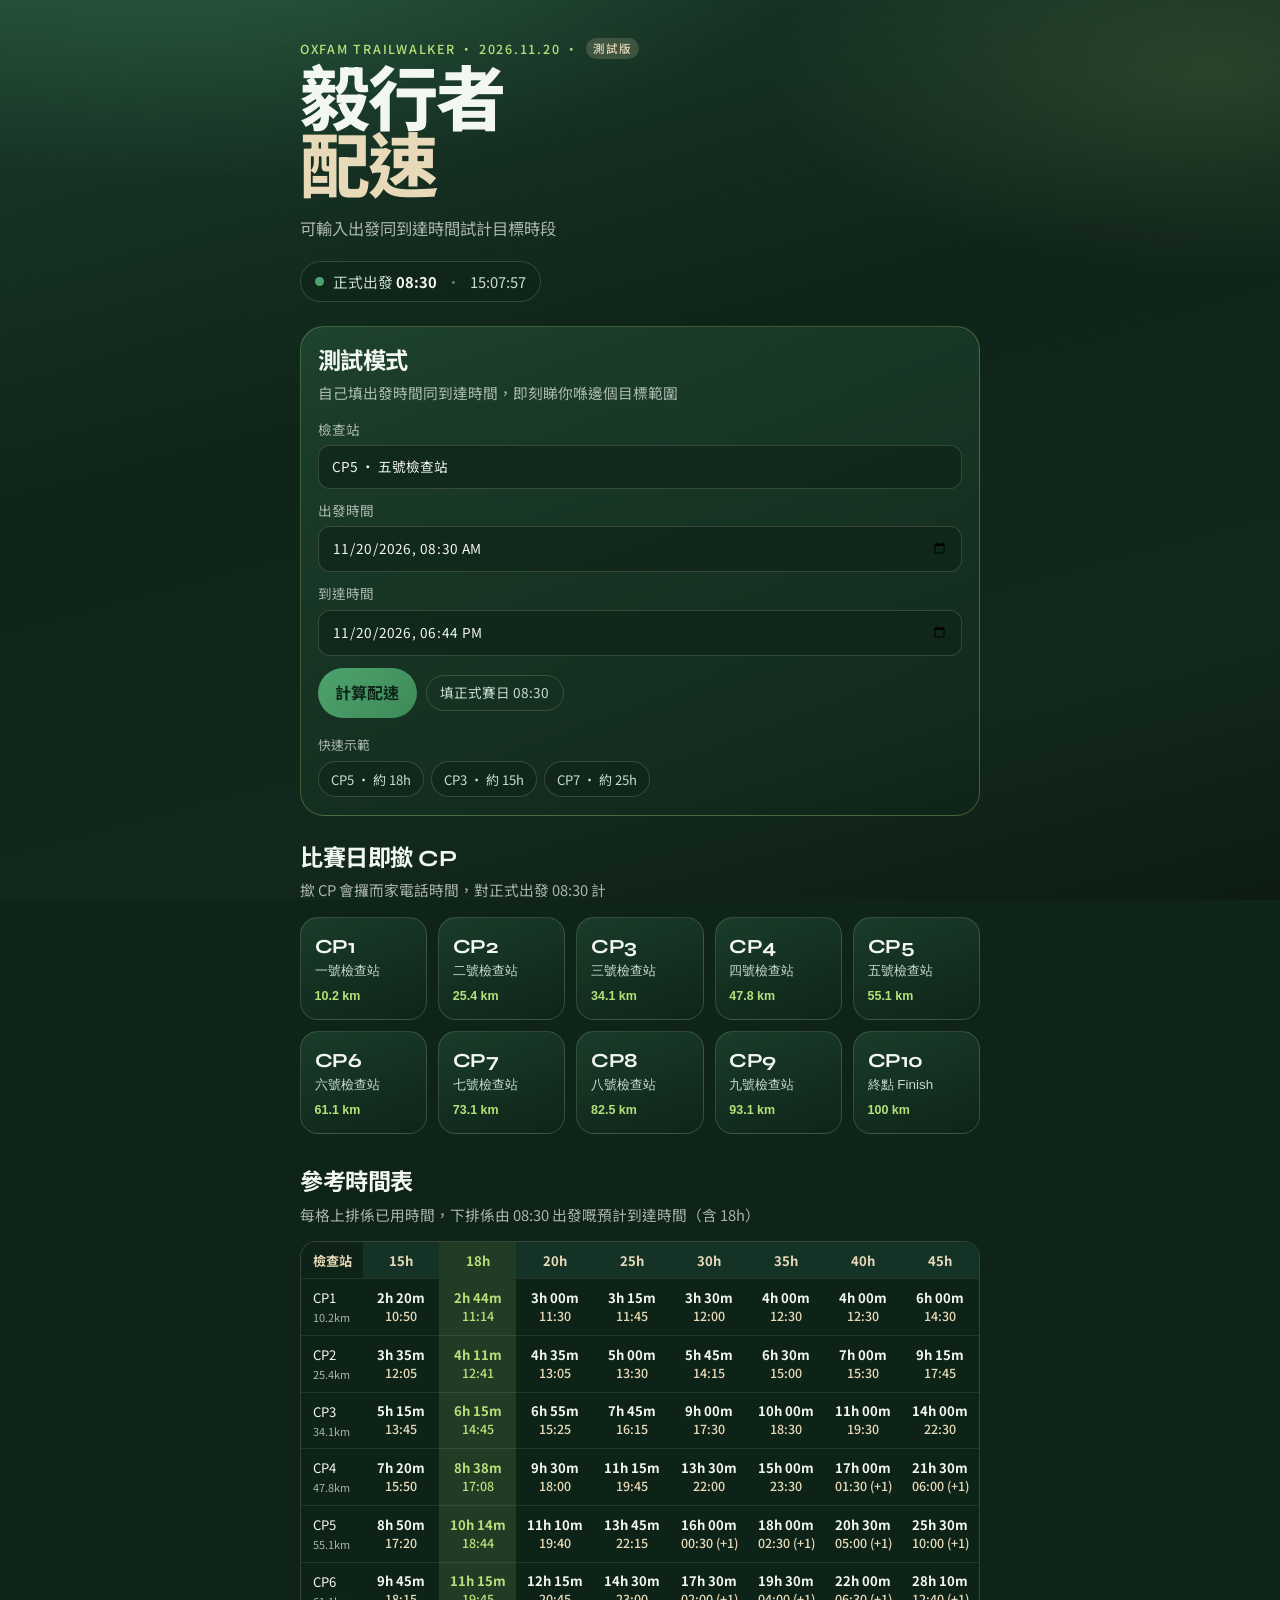
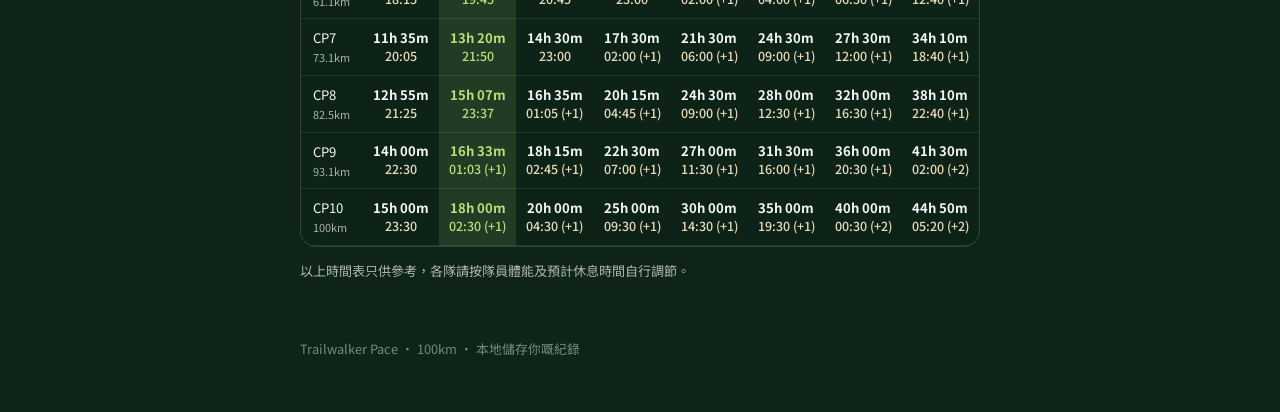
==== index.html @ 49b3efae "feat: show estimated arrival clock times in timetable" ====
<!DOCTYPE html>
<html lang="zh-Hant">
<head>
  <meta charset="UTF-8" />
  <meta name="viewport" content="width=device-width, initial-scale=1, viewport-fit=cover" />
  <meta name="theme-color" content="#1a3a2a" />
  <meta name="apple-mobile-web-app-capable" content="yes" />
  <meta name="apple-mobile-web-app-status-bar-style" content="black-translucent" />
  <link rel="manifest" href="manifest.webmanifest" />
  <link rel="icon" href="icon.svg" type="image/svg+xml" />
  <link rel="apple-touch-icon" href="icon.svg" />
  <title>毅行者配速 · Trailwalker Pace</title>
  <link rel="preconnect" href="https://fonts.googleapis.com" />
  <link rel="preconnect" href="https://fonts.gstatic.com" crossorigin />
  <link href="https://fonts.googleapis.com/css2?family=Noto+Sans+TC:wght@400;500;700;900&family=Syne:wght@600;700;800&display=swap" rel="stylesheet" />
  <link rel="stylesheet" href="styles.css" />
</head>
<body>
  <div class="atmosphere" aria-hidden="true"></div>

  <header class="hero">
    <p class="eyebrow">Oxfam Trailwalker · 2026.11.20 · <span class="test-badge">測試版</span></p>
    <h1>毅行者<span>配速</span></h1>
    <p class="tagline">可輸入出發同到達時間試計目標時段</p>
    <div class="start-chip">
      <span class="dot"></span>
      <span>正式出發 <strong>08:30</strong></span>
      <span class="sep">·</span>
      <span id="liveClock">--:--:--</span>
    </div>
  </header>

  <main>
    <section class="test-panel" aria-labelledby="testHeading">
      <div class="section-head">
        <h2 id="testHeading">測試模式</h2>
        <p>自己填出發時間同到達時間，即刻睇你喺邊個目標範圍</p>
      </div>
      <div class="manual-form test-form">
        <label>
          檢查站
          <select id="manualCp"></select>
        </label>
        <label>
          出發時間
          <input type="datetime-local" id="manualStart" />
        </label>
        <label>
          到達時間
          <input type="datetime-local" id="manualTime" />
        </label>
        <div class="test-actions">
          <button type="button" class="primary-btn" id="manualSubmit">計算配速</button>
          <button type="button" class="ghost-btn" id="fillRaceDefault">填正式賽日 08:30</button>
        </div>
        <div class="preset-row" role="group" aria-label="快速示範">
          <span class="preset-label">快速示範</span>
          <button type="button" class="preset-btn" data-preset="18h-cp5">CP5 · 約 18h</button>
          <button type="button" class="preset-btn" data-preset="15h-cp3">CP3 · 約 15h</button>
          <button type="button" class="preset-btn" data-preset="25h-cp7">CP7 · 約 25h</button>
        </div>
      </div>
    </section>

    <section class="cp-section" aria-labelledby="cpHeading">
      <div class="section-head">
        <h2 id="cpHeading">比賽日即撳 CP</h2>
        <p>撳 CP 會攞而家電話時間，對正式出發 08:30 計</p>
      </div>
      <div class="cp-grid" id="cpGrid" role="group" aria-label="檢查站"></div>
    </section>

    <section class="result" id="result" hidden>
      <div class="result-top">
        <div>
          <p class="result-label" id="resultCpLabel">CP1</p>
          <h2 id="resultTitle">到達結果</h2>
        </div>
        <button type="button" class="ghost-btn" id="clearBtn">清除</button>
      </div>

      <div class="stat-row three">
        <div class="stat">
          <span class="stat-label">出發時間</span>
          <strong id="startTime">—</strong>
        </div>
        <div class="stat">
          <span class="stat-label">到達時間</span>
          <strong id="arrivalTime">—</strong>
        </div>
        <div class="stat">
          <span class="stat-label">已用時間</span>
          <strong id="elapsedTime">—</strong>
        </div>
      </div>

      <div class="distance-block">
        <div class="km-ring" aria-hidden="true">
          <svg viewBox="0 0 120 120">
            <circle class="track" cx="60" cy="60" r="52" />
            <circle class="progress" id="kmProgress" cx="60" cy="60" r="52" />
          </svg>
          <div class="km-center">
            <strong id="kmDone">0</strong>
            <span>公里</span>
          </div>
        </div>
        <div class="distance-meta">
          <p><span>剩餘</span> <strong id="kmLeft">100</strong> km</p>
          <p><span>全程</span> <strong>100</strong> km</p>
          <p><span>累積進度</span> <strong id="pctDone">0%</strong></p>
        </div>
      </div>

      <div class="pace-card" id="paceCard">
        <p class="pace-eyebrow">而家目標範圍</p>
        <h3 id="paceHeadline">—</h3>
        <p class="pace-detail" id="paceDetail">—</p>
        <div class="pace-next" id="paceNext"></div>
      </div>

      <div class="bracket-list" id="bracketList" aria-label="各目標到達時間"></div>
    </section>

    <section class="table-section">
      <div class="section-head">
        <h2>參考時間表</h2>
        <p>每格上排係已用時間，下排係由 08:30 出發嘅預計到達時間（含 18h）</p>
      </div>
      <div class="table-wrap">
        <table id="paceTable">
          <thead></thead>
          <tbody></tbody>
        </table>
      </div>
      <p class="footnote">以上時間表只供參考，各隊請按隊員體能及預計休息時間自行調節。</p>
    </section>
  </main>

  <footer>
    <p>Trailwalker Pace · 100km · 本地儲存你嘅紀錄</p>
  </footer>

  <script src="app.js"></script>
</body>
</html>
---- styles.css ----
:root {
  --bg-deep: #0f2419;
  --bg-mid: #163326;
  --moss: #2f6b4a;
  --leaf: #4ea36e;
  --lime: #b7e07a;
  --sand: #e8d9b8;
  --mist: #c9dccf;
  --ink: #f3f7f1;
  --muted: rgba(243, 247, 241, 0.68);
  --line: rgba(232, 217, 184, 0.18);
  --card: rgba(22, 51, 38, 0.72);
  --glow: rgba(183, 224, 122, 0.22);
  --danger: #e8a27a;
  --radius: 18px;
  --font-display: "Syne", "Noto Sans TC", sans-serif;
  --font-body: "Noto Sans TC", sans-serif;
}

*,
*::before,
*::after {
  box-sizing: border-box;
}

html {
  scroll-behavior: smooth;
}

body {
  margin: 0;
  min-height: 100dvh;
  font-family: var(--font-body);
  color: var(--ink);
  background: var(--bg-deep);
  line-height: 1.45;
  -webkit-font-smoothing: antialiased;
}

.atmosphere {
  position: fixed;
  inset: 0;
  z-index: -1;
  background:
    radial-gradient(ellipse 90% 55% at 15% -10%, rgba(78, 163, 110, 0.35), transparent 55%),
    radial-gradient(ellipse 70% 45% at 95% 8%, rgba(183, 224, 122, 0.14), transparent 50%),
    linear-gradient(165deg, #1a3a2a 0%, #0f2419 42%, #12281c 78%, #0c1c14 100%);
}

.atmosphere::after {
  content: "";
  position: absolute;
  inset: 0;
  opacity: 0.08;
  background-image:
    repeating-linear-gradient(
      -18deg,
      transparent 0 14px,
      rgba(232, 217, 184, 0.35) 14px 15px
    );
  mask-image: linear-gradient(to bottom, rgba(0, 0, 0, 0.55), transparent 70%);
  pointer-events: none;
}

.hero {
  padding: 2.4rem 1.25rem 1.5rem;
  max-width: 720px;
  margin: 0 auto;
  animation: rise 0.7s ease-out both;
}

.eyebrow {
  margin: 0 0 0.65rem;
  font-size: 0.78rem;
  letter-spacing: 0.14em;
  text-transform: uppercase;
  color: var(--lime);
  font-weight: 500;
}

.test-badge {
  display: inline-block;
  margin-left: 0.15rem;
  padding: 0.12rem 0.45rem;
  border-radius: 999px;
  background: rgba(232, 217, 184, 0.18);
  color: var(--sand);
  letter-spacing: 0.06em;
  font-size: 0.72rem;
  vertical-align: 0.08em;
}

.test-panel {
  margin-bottom: 1.6rem;
  padding: 1.1rem 1.05rem 1.15rem;
  border-radius: 24px;
  border: 1px solid rgba(183, 224, 122, 0.28);
  background:
    linear-gradient(160deg, rgba(78, 163, 110, 0.22), rgba(15, 36, 25, 0.55));
  animation: rise 0.7s ease-out 0.04s both;
}

.test-form {
  margin-top: 0.85rem;
}

.test-actions {
  display: flex;
  flex-wrap: wrap;
  gap: 0.55rem;
  align-items: center;
}

.preset-row {
  display: flex;
  flex-wrap: wrap;
  gap: 0.45rem;
  align-items: center;
  padding-top: 0.35rem;
}

.preset-label {
  width: 100%;
  color: var(--muted);
  font-size: 0.8rem;
}

.preset-btn {
  appearance: none;
  border: 1px solid var(--line);
  background: rgba(15, 36, 25, 0.55);
  color: var(--mist);
  border-radius: 999px;
  padding: 0.45rem 0.75rem;
  font: inherit;
  font-size: 0.82rem;
  cursor: pointer;
}

.preset-btn:hover,
.preset-btn:focus-visible {
  border-color: var(--lime);
  color: var(--ink);
  outline: none;
}

.hero h1 {
  margin: 0;
  font-family: var(--font-display);
  font-weight: 800;
  font-size: clamp(2.8rem, 12vw, 4.4rem);
  line-height: 0.95;
  letter-spacing: -0.03em;
}

.hero h1 span {
  display: block;
  color: var(--sand);
}

.tagline {
  margin: 0.9rem 0 1.25rem;
  color: var(--muted);
  font-size: 1.02rem;
  max-width: 22rem;
}

.start-chip {
  display: inline-flex;
  align-items: center;
  gap: 0.55rem;
  padding: 0.55rem 0.9rem;
  border: 1px solid var(--line);
  border-radius: 999px;
  background: rgba(15, 36, 25, 0.55);
  backdrop-filter: blur(8px);
  font-size: 0.92rem;
  color: var(--mist);
}

.start-chip .dot {
  width: 0.55rem;
  height: 0.55rem;
  border-radius: 50%;
  background: var(--leaf);
  box-shadow: 0 0 0 0 rgba(78, 163, 110, 0.6);
  animation: pulse 2s ease-out infinite;
}

.start-chip strong {
  color: var(--ink);
  font-weight: 700;
}

.start-chip .sep {
  opacity: 0.45;
}

main {
  max-width: 720px;
  margin: 0 auto;
  padding: 0 1.25rem 3rem;
}

.section-head {
  margin-bottom: 1rem;
}

.section-head h2 {
  margin: 0 0 0.25rem;
  font-family: var(--font-display);
  font-size: 1.45rem;
  letter-spacing: -0.02em;
}

.section-head p {
  margin: 0;
  color: var(--muted);
  font-size: 0.92rem;
}

.cp-section {
  animation: rise 0.75s ease-out 0.08s both;
}

.cp-grid {
  display: grid;
  grid-template-columns: repeat(2, minmax(0, 1fr));
  gap: 0.7rem;
}

.cp-btn {
  appearance: none;
  border: 1px solid var(--line);
  border-radius: var(--radius);
  background:
    linear-gradient(160deg, rgba(47, 107, 74, 0.35), rgba(15, 36, 25, 0.55));
  color: var(--ink);
  padding: 1rem 0.85rem;
  text-align: left;
  cursor: pointer;
  transition: transform 0.18s ease, border-color 0.18s ease, background 0.18s ease;
  min-height: 5.2rem;
}

.cp-btn:hover,
.cp-btn:focus-visible {
  transform: translateY(-2px);
  border-color: rgba(183, 224, 122, 0.45);
  outline: none;
}

.cp-btn:active {
  transform: scale(0.98);
}

.cp-btn.active {
  border-color: var(--lime);
  background:
    linear-gradient(160deg, rgba(78, 163, 110, 0.55), rgba(22, 51, 38, 0.8));
  box-shadow: 0 0 0 1px rgba(183, 224, 122, 0.25), 0 12px 32px rgba(0, 0, 0, 0.25);
}

.cp-btn .cp-code {
  display: block;
  font-family: var(--font-display);
  font-weight: 700;
  font-size: 1.25rem;
  letter-spacing: -0.02em;
}

.cp-btn .cp-name {
  display: block;
  margin-top: 0.2rem;
  color: var(--mist);
  font-size: 0.84rem;
}

.cp-btn .cp-km {
  display: block;
  margin-top: 0.55rem;
  color: var(--lime);
  font-size: 0.78rem;
  font-weight: 700;
}

.result {
  margin-top: 1.5rem;
  padding: 1.2rem;
  border-radius: 24px;
  border: 1px solid var(--line);
  background: var(--card);
  backdrop-filter: blur(10px);
  animation: pop 0.45s ease-out both;
}

.result-top {
  display: flex;
  justify-content: space-between;
  align-items: flex-start;
  gap: 1rem;
  margin-bottom: 1rem;
}

.result-label {
  margin: 0;
  color: var(--lime);
  font-size: 0.78rem;
  letter-spacing: 0.08em;
  text-transform: uppercase;
  font-weight: 700;
}

.result-top h2 {
  margin: 0.15rem 0 0;
  font-family: var(--font-display);
  font-size: 1.55rem;
  letter-spacing: -0.02em;
}

.ghost-btn {
  appearance: none;
  border: 1px solid var(--line);
  background: transparent;
  color: var(--mist);
  border-radius: 999px;
  padding: 0.45rem 0.85rem;
  font: inherit;
  font-size: 0.85rem;
  cursor: pointer;
}

.ghost-btn:hover,
.ghost-btn:focus-visible {
  border-color: var(--sand);
  color: var(--ink);
  outline: none;
}

.stat-row {
  display: grid;
  grid-template-columns: 1fr 1fr;
  gap: 0.7rem;
  margin-bottom: 1.1rem;
}

.stat-row.three {
  grid-template-columns: 1fr;
}

@media (min-width: 520px) {
  .stat-row.three {
    grid-template-columns: 1fr 1fr 1fr;
  }
}

.stat {
  padding: 0.85rem 0.9rem;
  border-radius: 14px;
  background: rgba(15, 36, 25, 0.55);
  border: 1px solid var(--line);
}

.stat-label {
  display: block;
  color: var(--muted);
  font-size: 0.78rem;
  margin-bottom: 0.25rem;
}

.stat strong {
  font-family: var(--font-display);
  font-size: 1.2rem;
  letter-spacing: -0.02em;
}

.distance-block {
  display: grid;
  grid-template-columns: auto 1fr;
  gap: 1rem;
  align-items: center;
  margin-bottom: 1.1rem;
}

.km-ring {
  position: relative;
  width: 118px;
  height: 118px;
}

.km-ring svg {
  width: 100%;
  height: 100%;
  transform: rotate(-90deg);
}

.km-ring circle {
  fill: none;
  stroke-width: 8;
}

.km-ring .track {
  stroke: rgba(232, 217, 184, 0.12);
}

.km-ring .progress {
  stroke: var(--lime);
  stroke-linecap: round;
  stroke-dasharray: 326.73;
  stroke-dashoffset: 326.73;
  transition: stroke-dashoffset 0.7s ease;
  filter: drop-shadow(0 0 6px var(--glow));
}

.km-center {
  position: absolute;
  inset: 0;
  display: grid;
  place-content: center;
  text-align: center;
}

.km-center strong {
  font-family: var(--font-display);
  font-size: 1.55rem;
  line-height: 1;
}

.km-center span {
  font-size: 0.72rem;
  color: var(--muted);
}

.distance-meta p {
  margin: 0.35rem 0;
  display: flex;
  justify-content: space-between;
  gap: 1rem;
  font-size: 0.95rem;
}

.distance-meta span {
  color: var(--muted);
}

.pace-card {
  padding: 1rem 1.05rem;
  border-radius: 16px;
  background:
    linear-gradient(145deg, rgba(183, 224, 122, 0.16), rgba(47, 107, 74, 0.28));
  border: 1px solid rgba(183, 224, 122, 0.28);
  margin-bottom: 1rem;
}

.pace-eyebrow {
  margin: 0;
  font-size: 0.75rem;
  letter-spacing: 0.08em;
  text-transform: uppercase;
  color: var(--lime);
  font-weight: 700;
}

.pace-card h3 {
  margin: 0.35rem 0 0.4rem;
  font-family: var(--font-display);
  font-size: 1.45rem;
  letter-spacing: -0.02em;
}

.pace-detail {
  margin: 0;
  color: var(--mist);
  font-size: 0.95rem;
}

.pace-next {
  margin-top: 0.75rem;
  padding-top: 0.75rem;
  border-top: 1px solid rgba(232, 217, 184, 0.16);
  color: var(--sand);
  font-size: 0.92rem;
}

.bracket-list {
  display: grid;
  gap: 0.4rem;
}

.bracket-row {
  display: grid;
  grid-template-columns: 4.5rem 1fr auto;
  gap: 0.5rem;
  align-items: center;
  padding: 0.55rem 0.7rem;
  border-radius: 12px;
  background: rgba(15, 36, 25, 0.4);
  border: 1px solid transparent;
  font-size: 0.88rem;
}

.bracket-row.hit {
  border-color: rgba(183, 224, 122, 0.45);
  background: rgba(78, 163, 110, 0.22);
}

.bracket-row .goal {
  font-weight: 700;
  color: var(--sand);
}

.bracket-row .target {
  color: var(--mist);
}

.bracket-row .delta {
  font-variant-numeric: tabular-nums;
  font-weight: 700;
}

.bracket-row .delta.fast {
  color: var(--lime);
}

.bracket-row .delta.slow {
  color: var(--danger);
}

.manual-form {
  display: grid;
  gap: 0.75rem;
}

.manual-form label {
  display: grid;
  gap: 0.35rem;
  font-size: 0.85rem;
  color: var(--muted);
}

.manual-form select,
.manual-form input {
  appearance: none;
  border: 1px solid var(--line);
  border-radius: 12px;
  background: rgba(15, 36, 25, 0.7);
  color: var(--ink);
  padding: 0.7rem 0.8rem;
  font: inherit;
}

.primary-btn {
  appearance: none;
  border: none;
  border-radius: 999px;
  padding: 0.85rem 1.1rem;
  background: linear-gradient(135deg, var(--leaf), #3d8a58);
  color: #0f2419;
  font: inherit;
  font-weight: 700;
  cursor: pointer;
}

.primary-btn:hover,
.primary-btn:focus-visible {
  filter: brightness(1.05);
  outline: none;
}

.table-section {
  margin-top: 2rem;
  animation: rise 0.7s ease-out 0.16s both;
}

.table-wrap {
  overflow-x: auto;
  border: 1px solid var(--line);
  border-radius: 16px;
  background: rgba(15, 36, 25, 0.45);
  -webkit-overflow-scrolling: touch;
}

table {
  width: 100%;
  border-collapse: collapse;
  min-width: 640px;
  font-size: 0.82rem;
}

th,
td {
  padding: 0.55rem 0.5rem;
  text-align: center;
  border-bottom: 1px solid rgba(232, 217, 184, 0.1);
  white-space: nowrap;
}

th {
  position: sticky;
  top: 0;
  background: rgba(22, 51, 38, 0.95);
  color: var(--sand);
  font-weight: 700;
}

th.highlight,
td.highlight {
  background: rgba(183, 224, 122, 0.12);
  color: var(--lime);
  font-weight: 700;
}

.cell-elapsed,
.cell-eta {
  display: block;
  line-height: 1.25;
}

.cell-elapsed {
  font-weight: 700;
}

.cell-eta {
  margin-top: 0.15rem;
  color: var(--sand);
  font-variant-numeric: tabular-nums;
  font-size: 0.78rem;
  font-weight: 500;
}

td.highlight .cell-eta {
  color: var(--lime);
}

td:first-child,
th:first-child {
  text-align: left;
  padding-left: 0.75rem;
  position: sticky;
  left: 0;
  background: rgba(15, 36, 25, 0.96);
  z-index: 1;
}

.footnote {
  margin: 0.85rem 0 0;
  color: var(--muted);
  font-size: 0.82rem;
}

footer {
  max-width: 720px;
  margin: 0 auto;
  padding: 0 1.25rem 2.5rem;
  color: rgba(201, 220, 207, 0.55);
  font-size: 0.8rem;
}

@keyframes rise {
  from {
    opacity: 0;
    transform: translateY(14px);
  }
  to {
    opacity: 1;
    transform: translateY(0);
  }
}

@keyframes pop {
  from {
    opacity: 0;
    transform: translateY(10px) scale(0.98);
  }
  to {
    opacity: 1;
    transform: translateY(0) scale(1);
  }
}

@keyframes pulse {
  0% {
    box-shadow: 0 0 0 0 rgba(78, 163, 110, 0.55);
  }
  70% {
    box-shadow: 0 0 0 10px rgba(78, 163, 110, 0);
  }
  100% {
    box-shadow: 0 0 0 0 rgba(78, 163, 110, 0);
  }
}

@media (min-width: 560px) {
  .cp-grid {
    grid-template-columns: repeat(5, minmax(0, 1fr));
  }

  .cp-btn {
    min-height: 6rem;
  }
}

@media (prefers-reduced-motion: reduce) {
  *,
  *::before,
  *::after {
    animation: none !important;
    transition: none !important;
  }
}
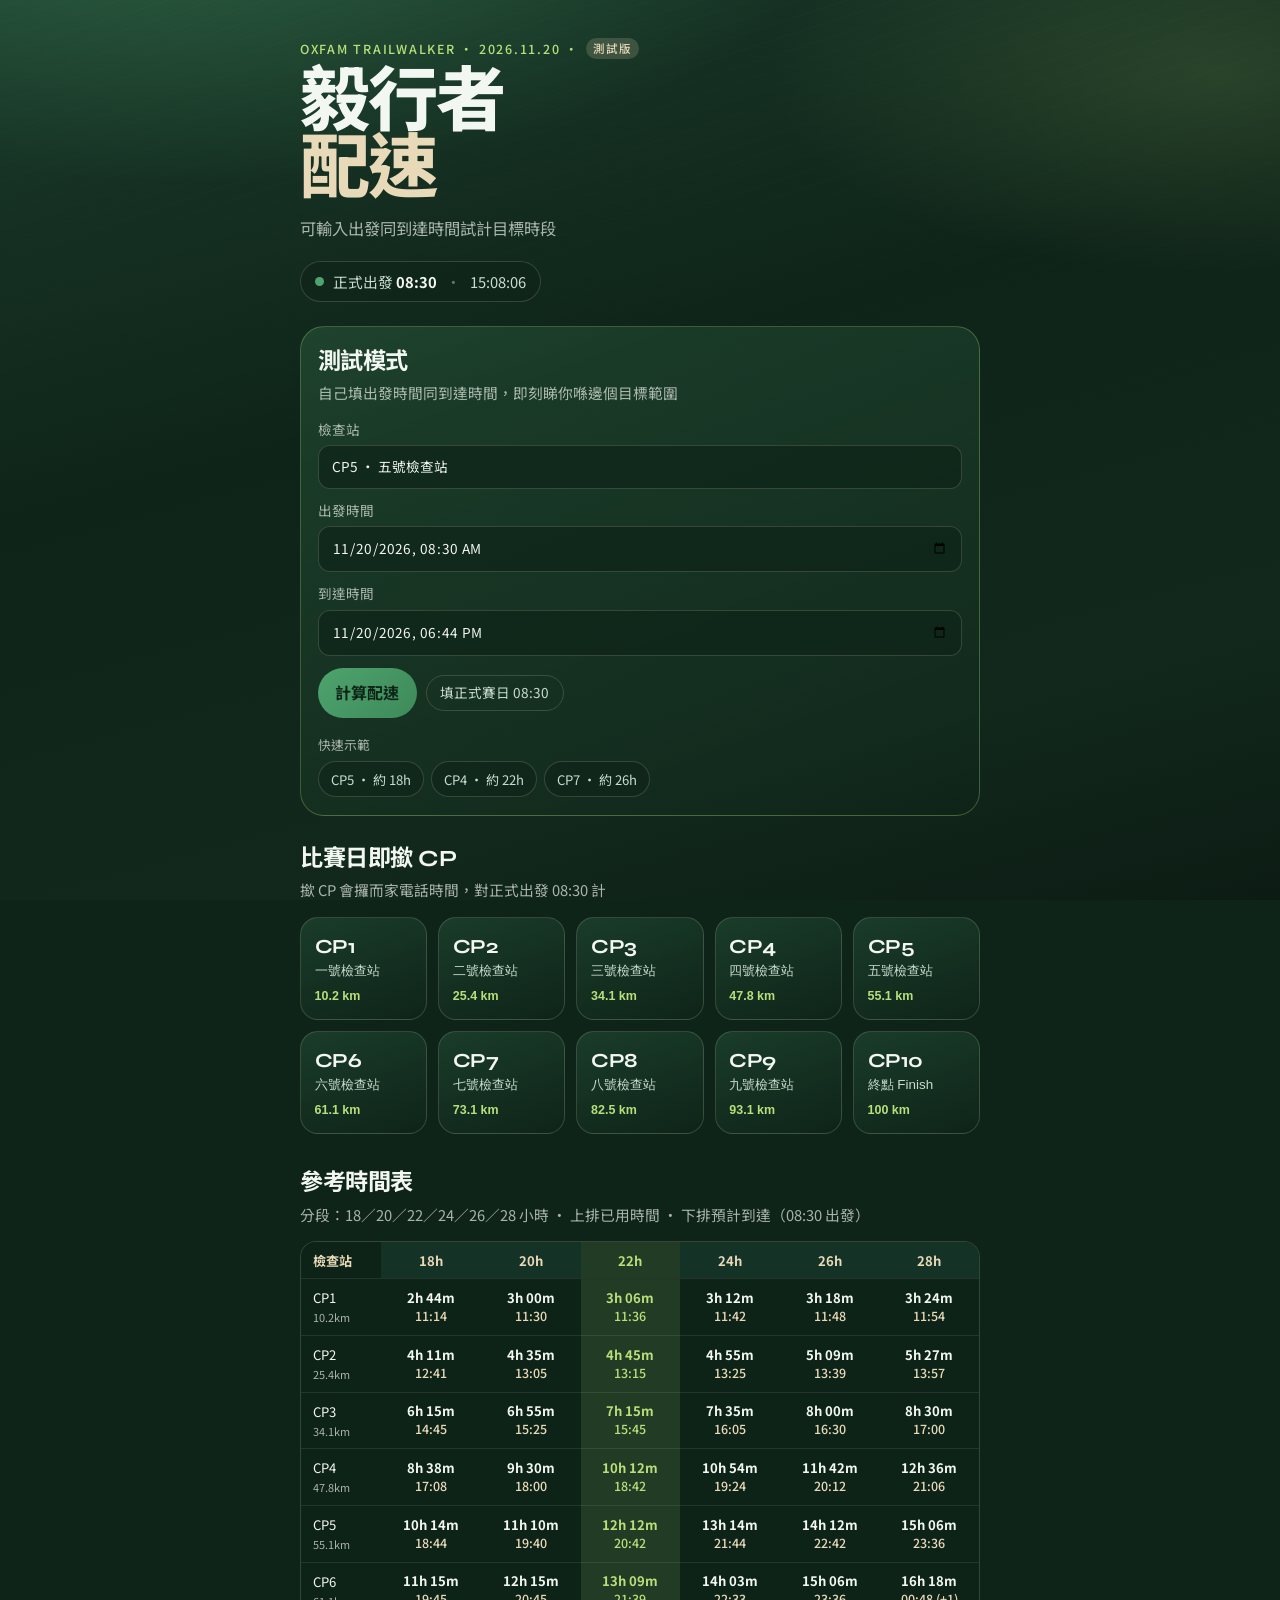
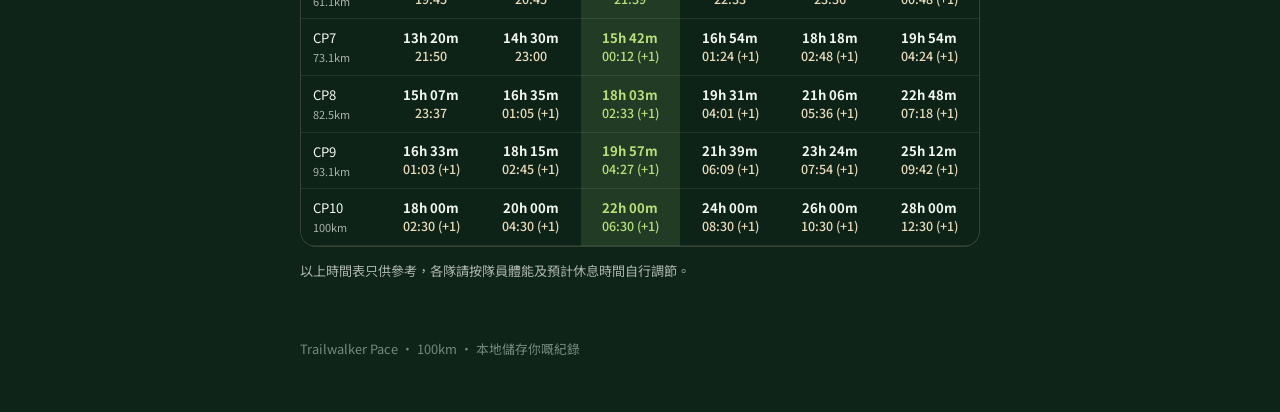
==== commit 90509aac: "feat: use 18-28h brackets and show next-stop food lures" ====
--- a/index.html
+++ b/index.html
@@ -56,8 +56,8 @@
         <div class="preset-row" role="group" aria-label="快速示範">
           <span class="preset-label">快速示範</span>
           <button type="button" class="preset-btn" data-preset="18h-cp5">CP5 · 約 18h</button>
-          <button type="button" class="preset-btn" data-preset="15h-cp3">CP3 · 約 15h</button>
-          <button type="button" class="preset-btn" data-preset="25h-cp7">CP7 · 約 25h</button>
+          <button type="button" class="preset-btn" data-preset="22h-cp4">CP4 · 約 22h</button>
+          <button type="button" class="preset-btn" data-preset="26h-cp7">CP7 · 約 26h</button>
         </div>
       </div>
     </section>
@@ -119,13 +119,26 @@
         <div class="pace-next" id="paceNext"></div>
       </div>
 
+      <div class="supply-card" id="hereSupply">
+        <p class="pace-eyebrow">呢站補給</p>
+        <div class="supply-chips" id="hereChips"></div>
+      </div>
+
+      <div class="lure-card" id="lureCard">
+        <p class="pace-eyebrow" id="lureEyebrow">下一站獎勵</p>
+        <h3 id="lureTitle">—</h3>
+        <p class="lure-meta" id="lureMeta">—</p>
+        <div class="supply-chips highlight" id="lureChips"></div>
+        <p class="lure-note" id="lureNote"></p>
+      </div>
+
       <div class="bracket-list" id="bracketList" aria-label="各目標到達時間"></div>
     </section>
 
     <section class="table-section">
       <div class="section-head">
         <h2>參考時間表</h2>
-        <p>每格上排係已用時間，下排係由 08:30 出發嘅預計到達時間（含 18h）</p>
+        <p>分段：18／20／22／24／26／28 小時 · 上排已用時間 · 下排預計到達（08:30 出發）</p>
       </div>
       <div class="table-wrap">
         <table id="paceTable">
--- a/styles.css
+++ b/styles.css
@@ -482,6 +482,72 @@
   font-size: 0.92rem;
 }
 
+.supply-card,
+.lure-card {
+  margin-top: 0.85rem;
+  padding: 1rem 1.05rem;
+  border-radius: 16px;
+  border: 1px solid var(--line);
+  background: rgba(15, 36, 25, 0.5);
+}
+
+.lure-card {
+  border-color: rgba(232, 217, 184, 0.35);
+  background:
+    linear-gradient(150deg, rgba(232, 217, 184, 0.14), rgba(47, 107, 74, 0.28));
+}
+
+.lure-card h3 {
+  margin: 0.3rem 0 0.35rem;
+  font-family: var(--font-display);
+  font-size: 1.35rem;
+  letter-spacing: -0.02em;
+}
+
+.lure-meta {
+  margin: 0 0 0.7rem;
+  color: var(--mist);
+  font-size: 0.92rem;
+}
+
+.lure-note {
+  margin: 0.7rem 0 0;
+  color: var(--muted);
+  font-size: 0.8rem;
+}
+
+.supply-chips {
+  display: flex;
+  flex-wrap: wrap;
+  gap: 0.4rem;
+  margin-top: 0.55rem;
+}
+
+.chip {
+  display: inline-flex;
+  align-items: center;
+  padding: 0.32rem 0.6rem;
+  border-radius: 999px;
+  border: 1px solid var(--line);
+  background: rgba(15, 36, 25, 0.55);
+  color: var(--mist);
+  font-size: 0.78rem;
+  font-weight: 500;
+}
+
+.chip.hot {
+  border-color: rgba(232, 217, 184, 0.45);
+  background: rgba(232, 217, 184, 0.16);
+  color: var(--sand);
+  font-weight: 700;
+}
+
+.supply-chips.highlight .chip.hot {
+  border-color: rgba(183, 224, 122, 0.5);
+  background: rgba(183, 224, 122, 0.18);
+  color: var(--lime);
+}
+
 .bracket-list {
   display: grid;
   gap: 0.4rem;
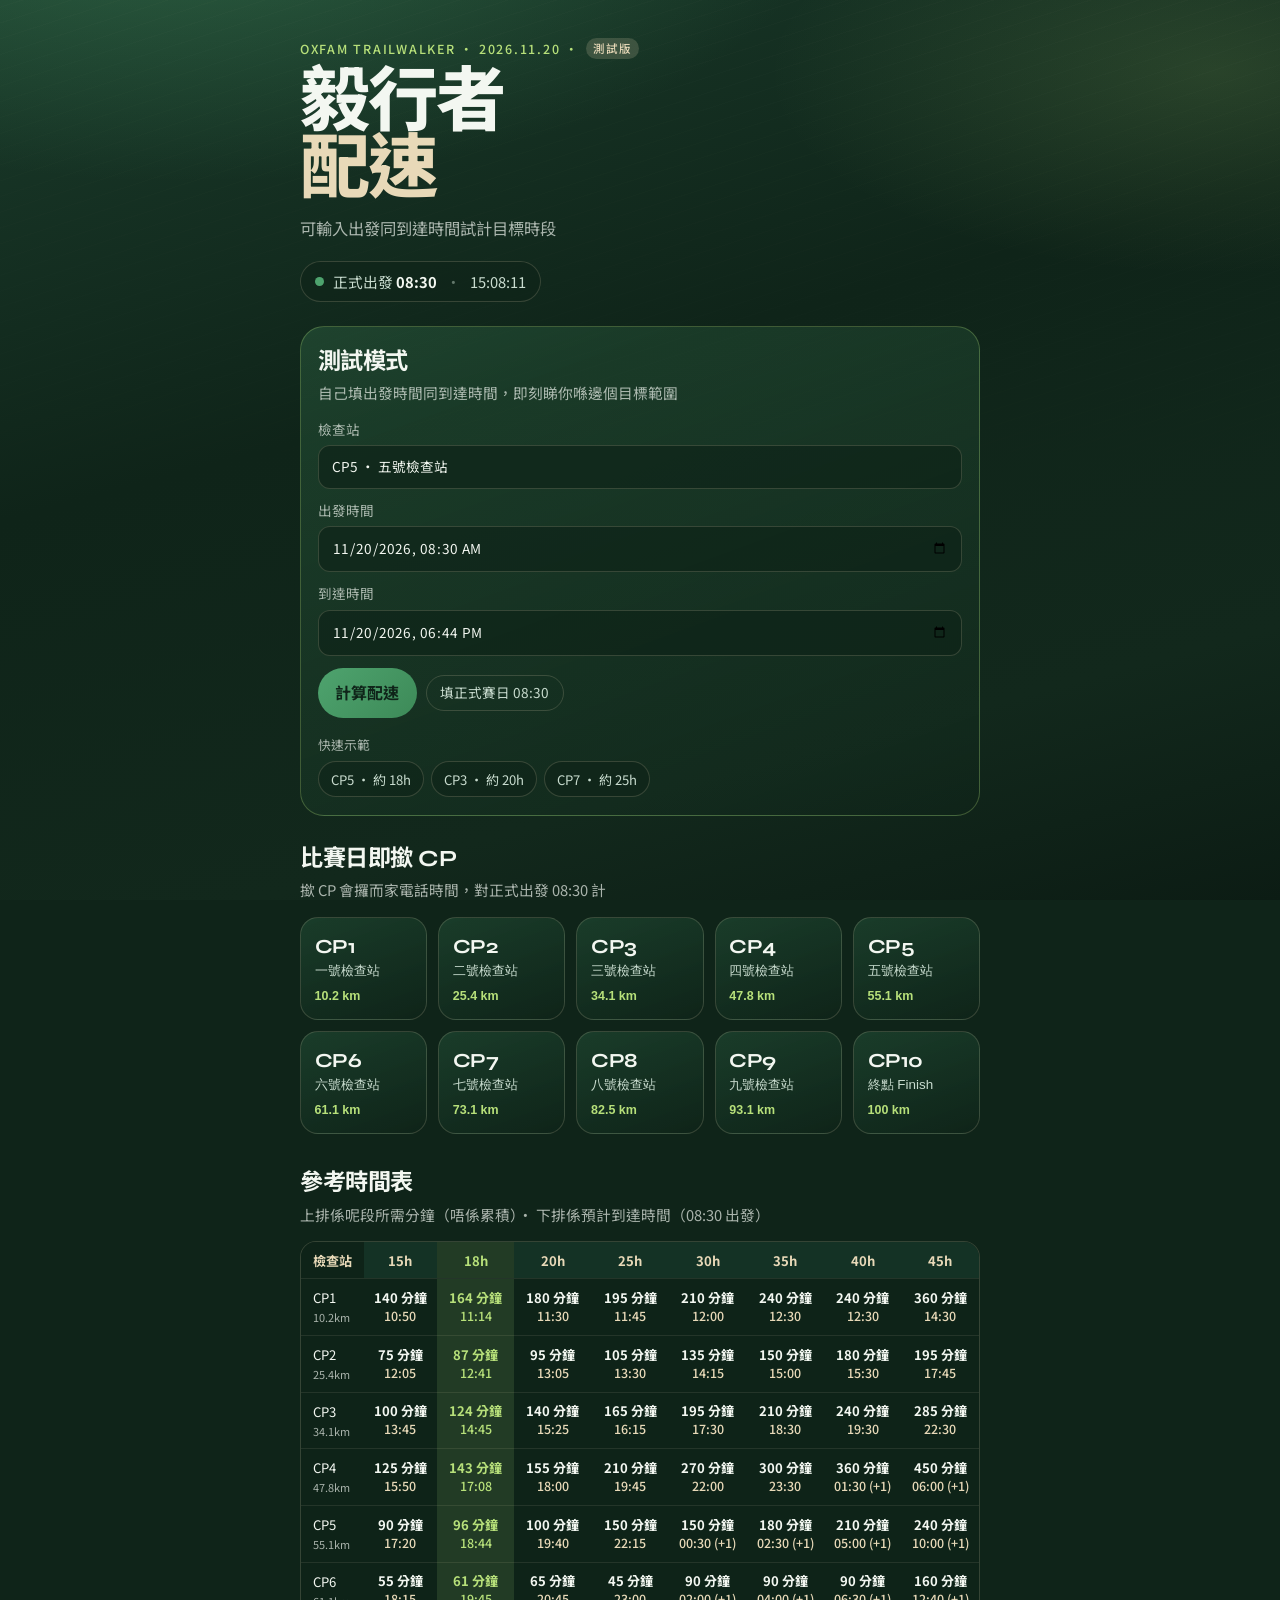
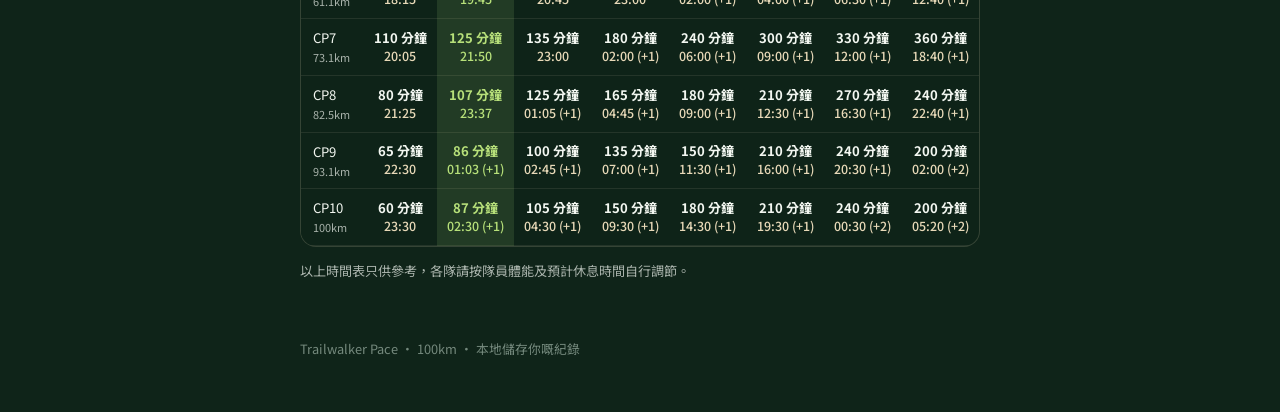
==== commit c917d40f: "feat: show segment minutes instead of cumulative in timetable" ====
--- a/index.html
+++ b/index.html
@@ -56,8 +56,8 @@
         <div class="preset-row" role="group" aria-label="快速示範">
           <span class="preset-label">快速示範</span>
           <button type="button" class="preset-btn" data-preset="18h-cp5">CP5 · 約 18h</button>
-          <button type="button" class="preset-btn" data-preset="22h-cp4">CP4 · 約 22h</button>
-          <button type="button" class="preset-btn" data-preset="26h-cp7">CP7 · 約 26h</button>
+          <button type="button" class="preset-btn" data-preset="20h-cp3">CP3 · 約 20h</button>
+          <button type="button" class="preset-btn" data-preset="25h-cp7">CP7 · 約 25h</button>
         </div>
       </div>
     </section>
@@ -138,7 +138,7 @@
     <section class="table-section">
       <div class="section-head">
         <h2>參考時間表</h2>
-        <p>分段：18／20／22／24／26／28 小時 · 上排已用時間 · 下排預計到達（08:30 出發）</p>
+        <p>上排係呢段所需分鐘（唔係累積）· 下排係預計到達時間（08:30 出發）</p>
       </div>
       <div class="table-wrap">
         <table id="paceTable">
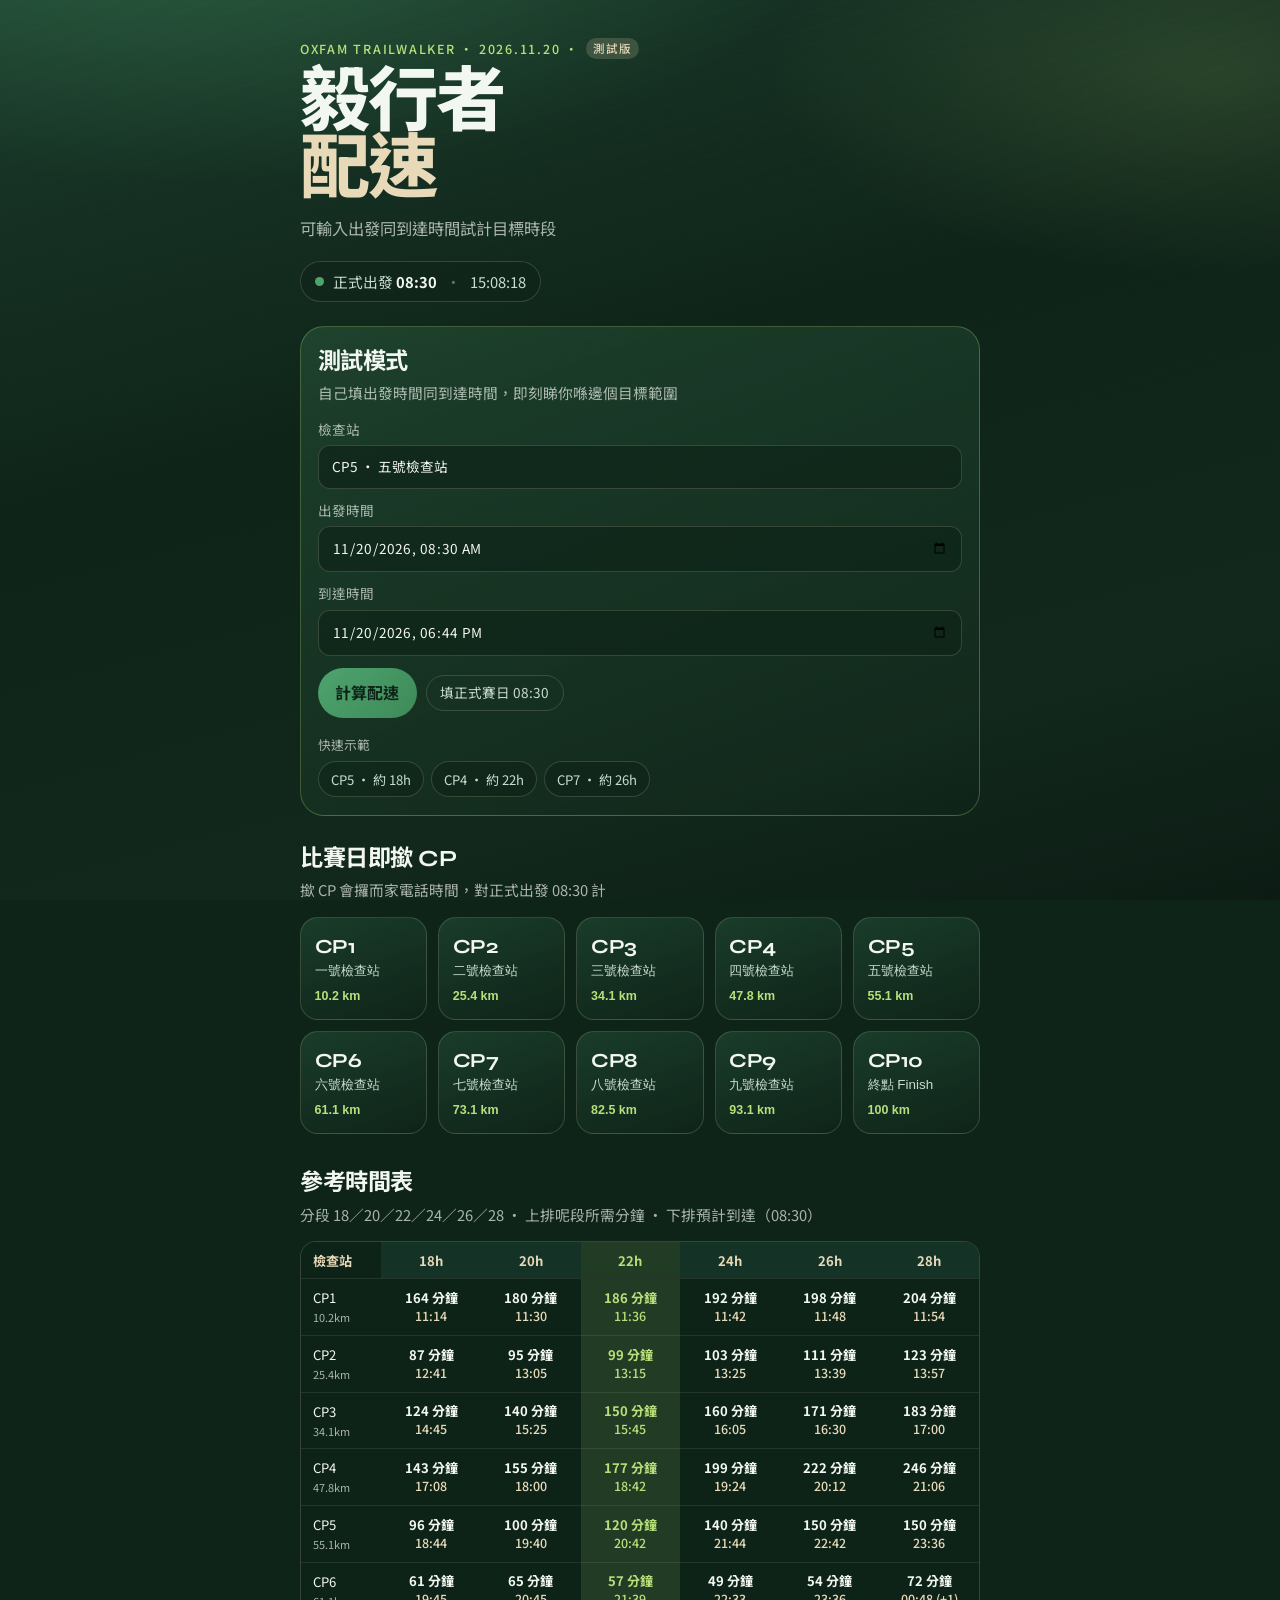
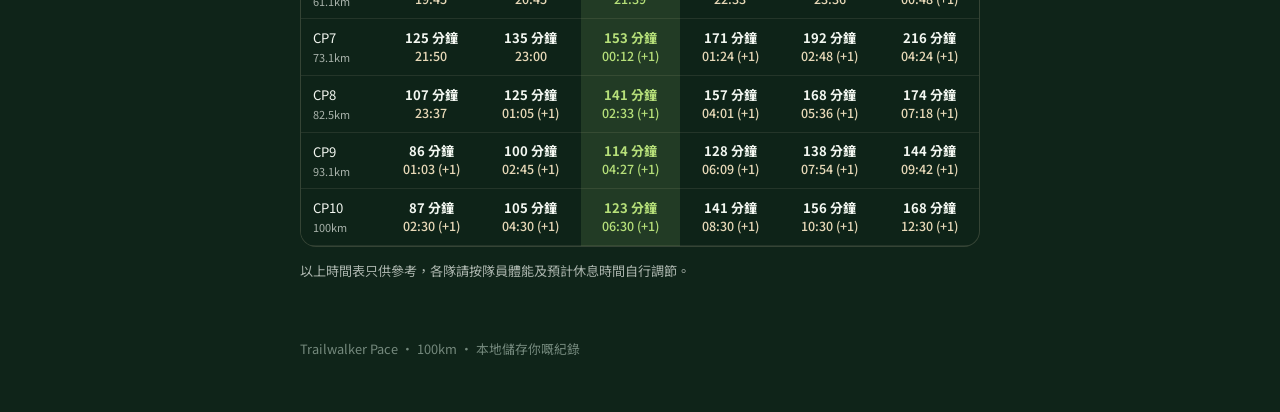
==== commit 23be8f96: "fix: restore 18-28h brackets without 30h+" ====
--- a/index.html
+++ b/index.html
@@ -56,8 +56,8 @@
         <div class="preset-row" role="group" aria-label="快速示範">
           <span class="preset-label">快速示範</span>
           <button type="button" class="preset-btn" data-preset="18h-cp5">CP5 · 約 18h</button>
-          <button type="button" class="preset-btn" data-preset="20h-cp3">CP3 · 約 20h</button>
-          <button type="button" class="preset-btn" data-preset="25h-cp7">CP7 · 約 25h</button>
+          <button type="button" class="preset-btn" data-preset="22h-cp4">CP4 · 約 22h</button>
+          <button type="button" class="preset-btn" data-preset="26h-cp7">CP7 · 約 26h</button>
         </div>
       </div>
     </section>
@@ -138,7 +138,7 @@
     <section class="table-section">
       <div class="section-head">
         <h2>參考時間表</h2>
-        <p>上排係呢段所需分鐘（唔係累積）· 下排係預計到達時間（08:30 出發）</p>
+        <p>分段 18／20／22／24／26／28 · 上排呢段所需分鐘 · 下排預計到達（08:30）</p>
       </div>
       <div class="table-wrap">
         <table id="paceTable">
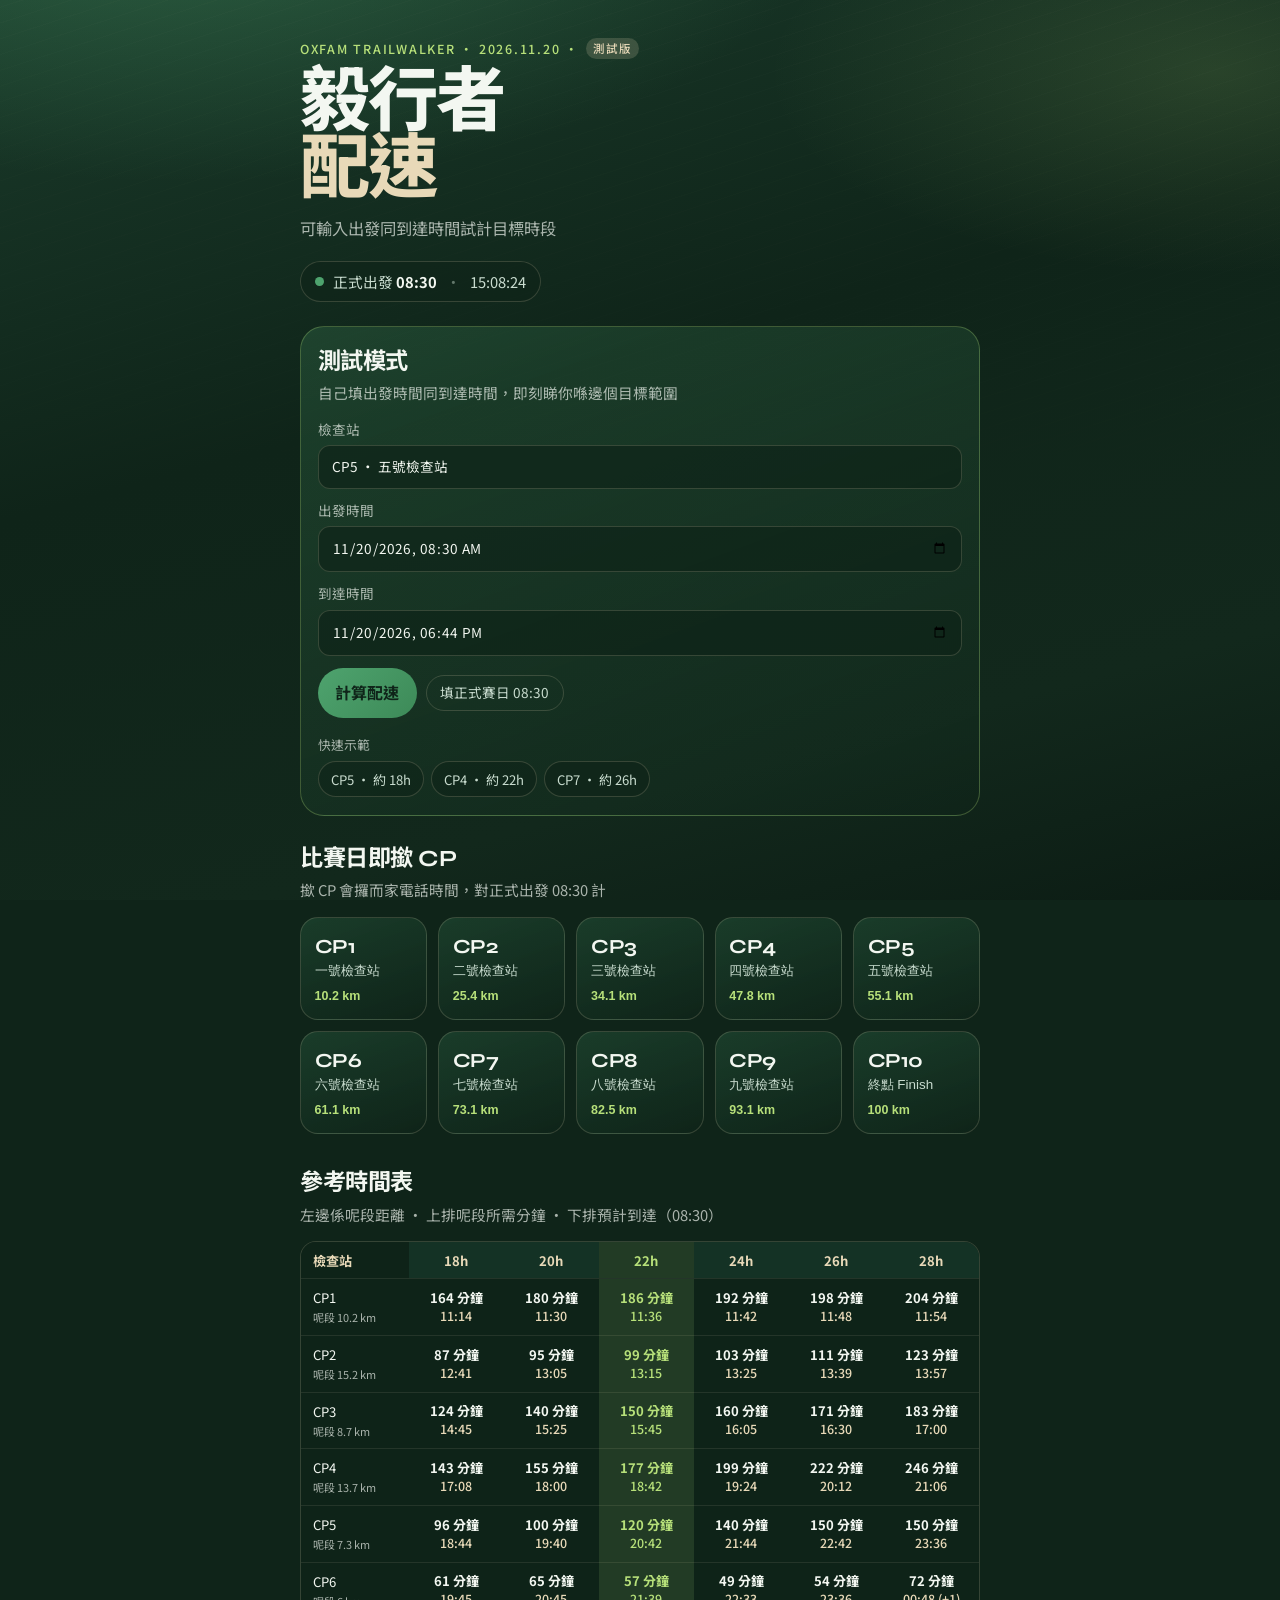
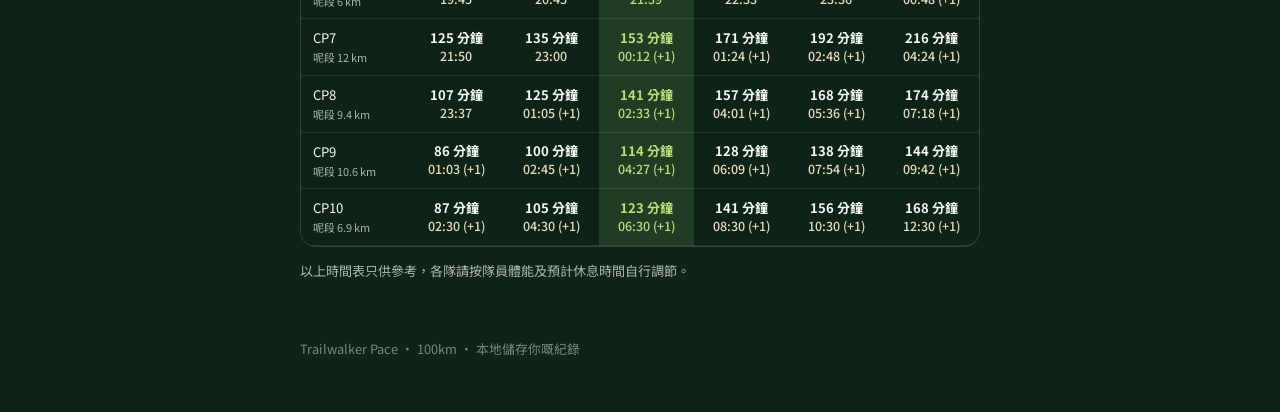
==== commit d05cd4f7: "feat: show segment distance on timetable checkpoint column" ====
--- a/index.html
+++ b/index.html
@@ -138,7 +138,7 @@
     <section class="table-section">
       <div class="section-head">
         <h2>參考時間表</h2>
-        <p>分段 18／20／22／24／26／28 · 上排呢段所需分鐘 · 下排預計到達（08:30）</p>
+        <p>左邊係呢段距離 · 上排呢段所需分鐘 · 下排預計到達（08:30）</p>
       </div>
       <div class="table-wrap">
         <table id="paceTable">
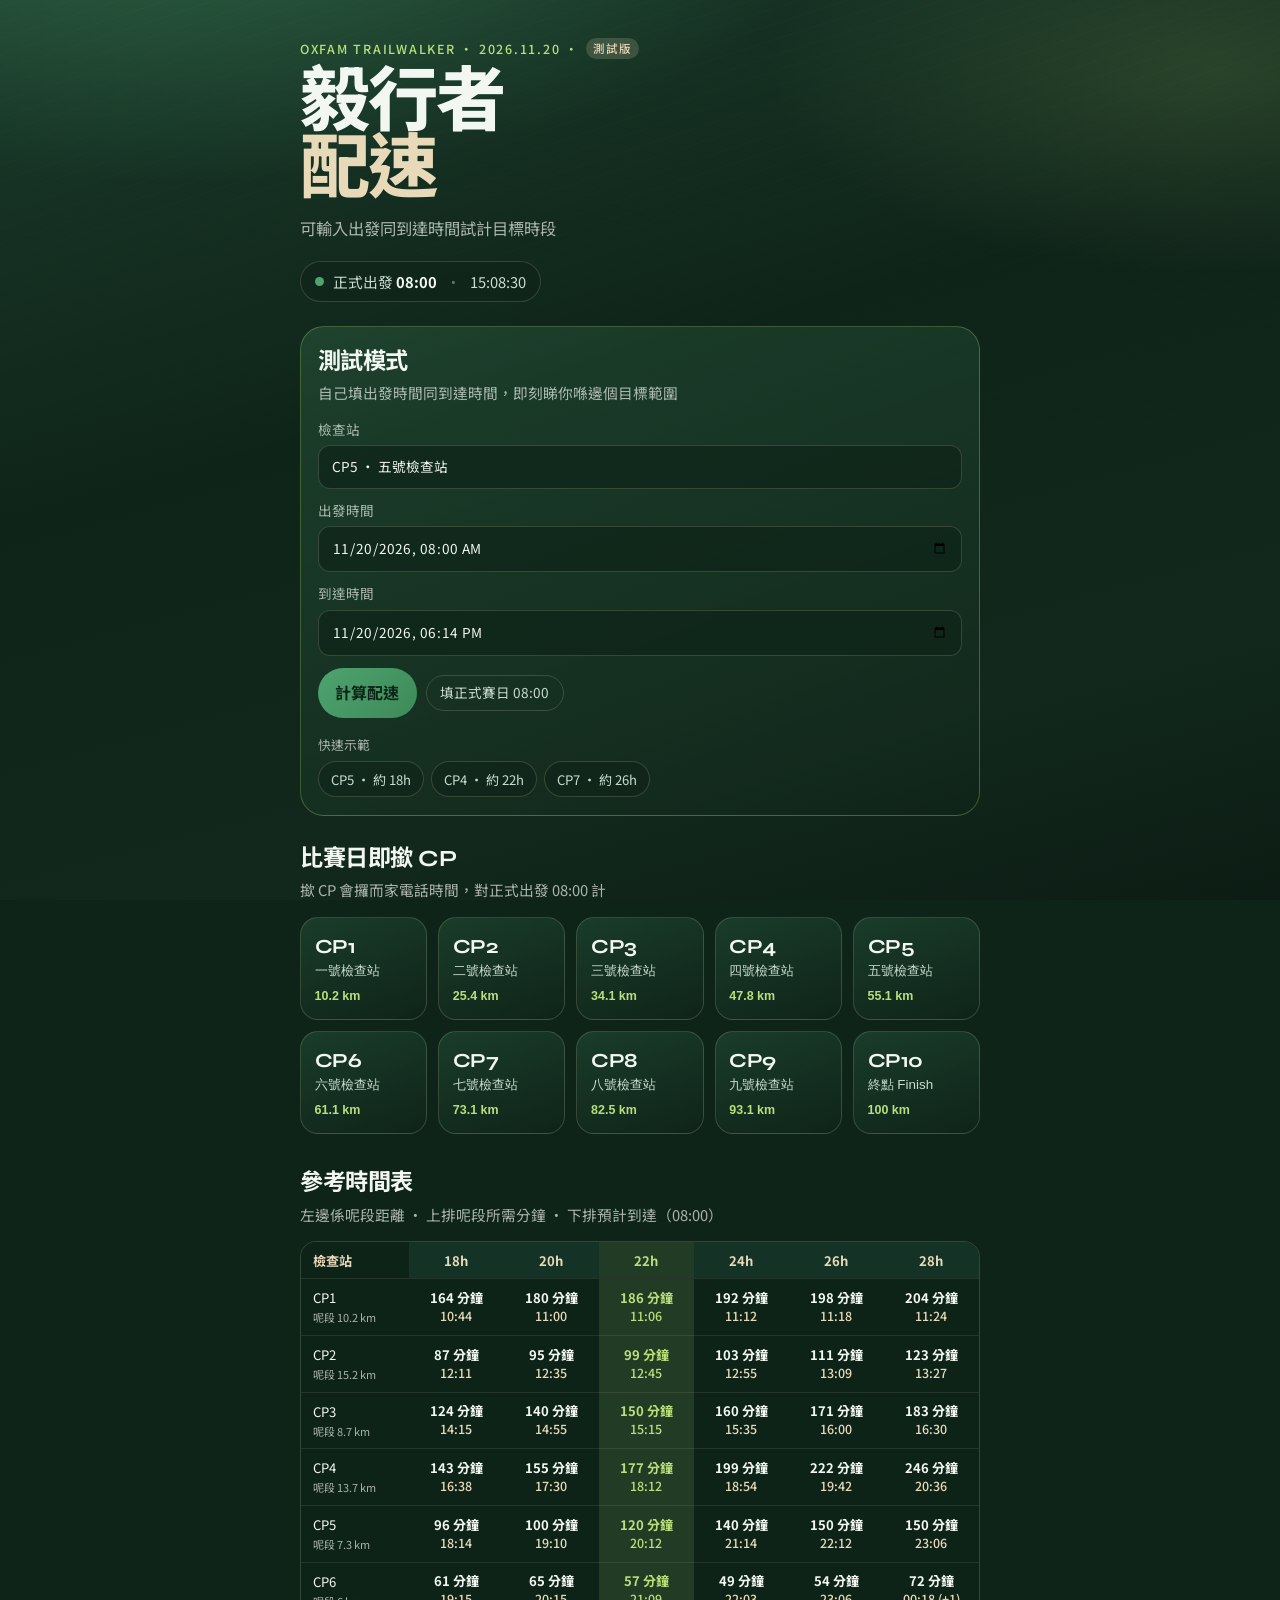
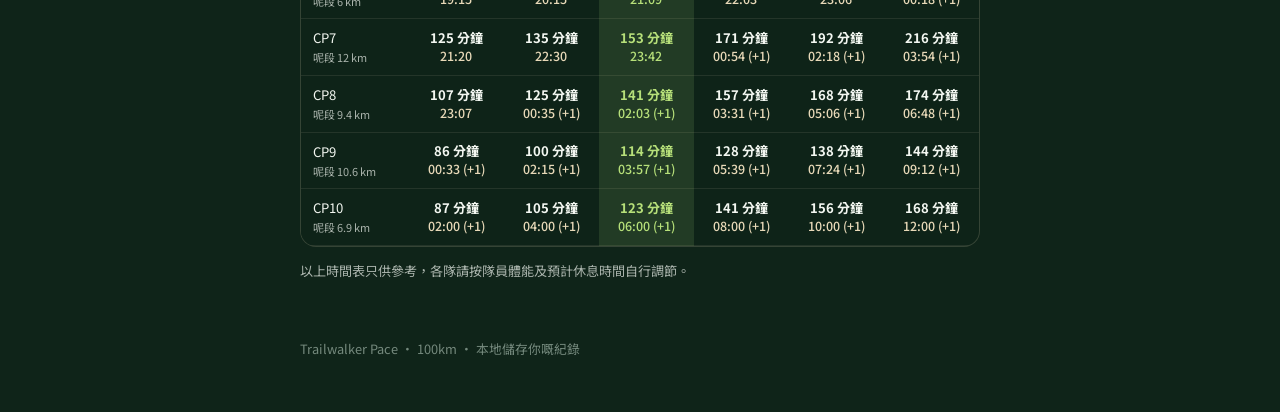
==== commit 4480f416: "fix: change race start time to 08:00" ====
--- a/index.html
+++ b/index.html
@@ -24,7 +24,7 @@
     <p class="tagline">可輸入出發同到達時間試計目標時段</p>
     <div class="start-chip">
       <span class="dot"></span>
-      <span>正式出發 <strong>08:30</strong></span>
+      <span>正式出發 <strong>08:00</strong></span>
       <span class="sep">·</span>
       <span id="liveClock">--:--:--</span>
     </div>
@@ -51,7 +51,7 @@
         </label>
         <div class="test-actions">
           <button type="button" class="primary-btn" id="manualSubmit">計算配速</button>
-          <button type="button" class="ghost-btn" id="fillRaceDefault">填正式賽日 08:30</button>
+          <button type="button" class="ghost-btn" id="fillRaceDefault">填正式賽日 08:00</button>
         </div>
         <div class="preset-row" role="group" aria-label="快速示範">
           <span class="preset-label">快速示範</span>
@@ -65,7 +65,7 @@
     <section class="cp-section" aria-labelledby="cpHeading">
       <div class="section-head">
         <h2 id="cpHeading">比賽日即撳 CP</h2>
-        <p>撳 CP 會攞而家電話時間，對正式出發 08:30 計</p>
+        <p>撳 CP 會攞而家電話時間，對正式出發 08:00 計</p>
       </div>
       <div class="cp-grid" id="cpGrid" role="group" aria-label="檢查站"></div>
     </section>
@@ -138,7 +138,7 @@
     <section class="table-section">
       <div class="section-head">
         <h2>參考時間表</h2>
-        <p>左邊係呢段距離 · 上排呢段所需分鐘 · 下排預計到達（08:30）</p>
+        <p>左邊係呢段距離 · 上排呢段所需分鐘 · 下排預計到達（08:00）</p>
       </div>
       <div class="table-wrap">
         <table id="paceTable">
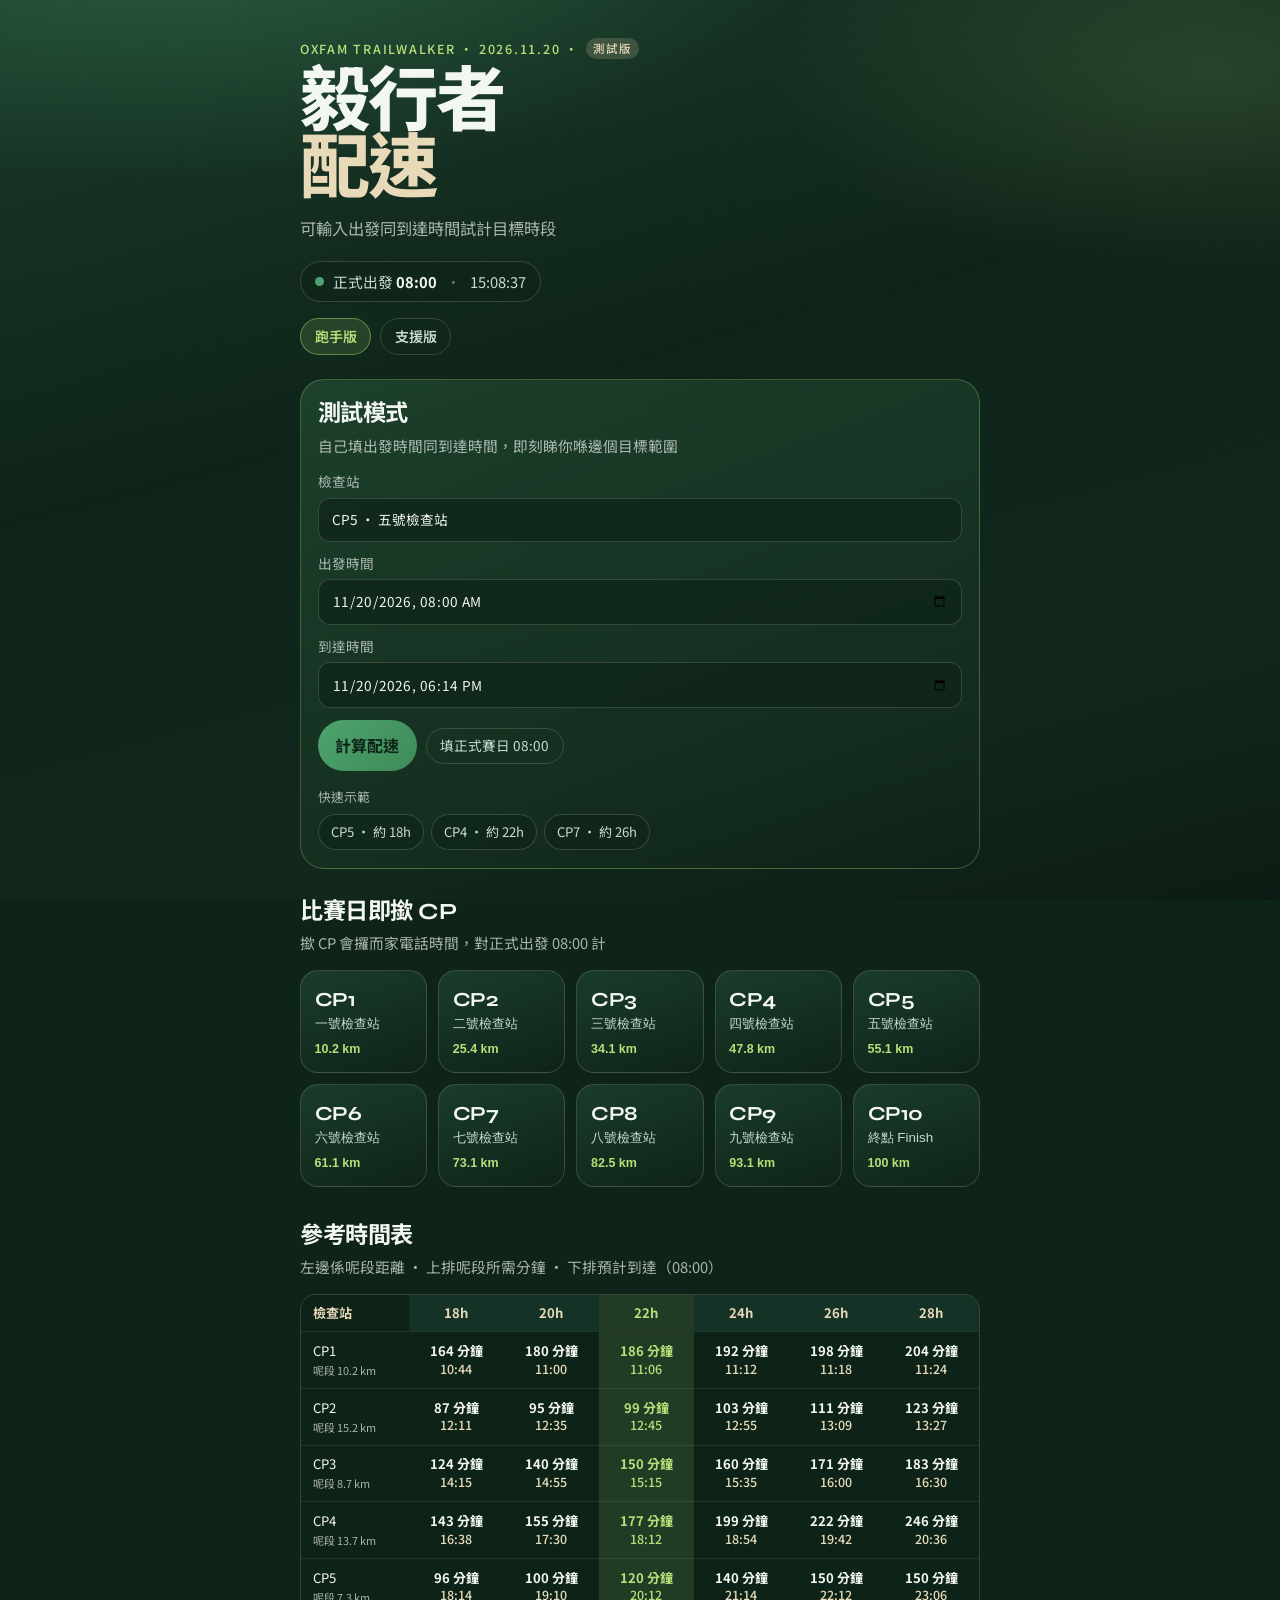
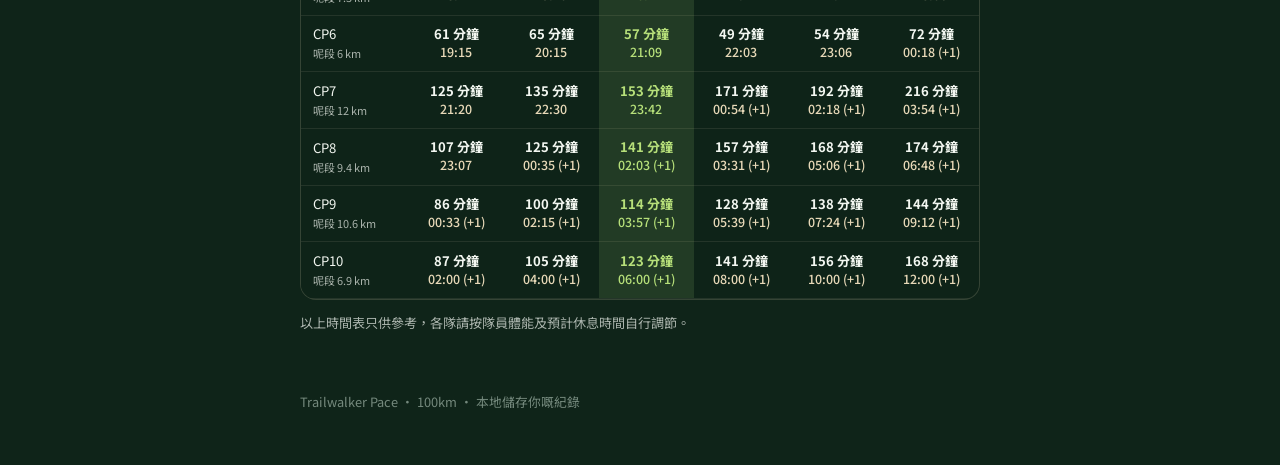
==== commit feb2222d: "feat: add support page with distance-interpolated waypoints" ====
--- a/index.html
+++ b/index.html
@@ -28,6 +28,10 @@
       <span class="sep">·</span>
       <span id="liveClock">--:--:--</span>
     </div>
+    <nav class="page-nav" aria-label="頁面切換">
+      <a href="index.html" aria-current="page">跑手版</a>
+      <a href="support.html">支援版</a>
+    </nav>
   </header>
 
   <main>
--- a/styles.css
+++ b/styles.css
@@ -196,6 +196,104 @@
   opacity: 0.45;
 }
 
+.page-nav {
+  display: flex;
+  flex-wrap: wrap;
+  gap: 0.55rem;
+  margin-top: 1rem;
+}
+
+.page-nav a {
+  display: inline-flex;
+  align-items: center;
+  padding: 0.45rem 0.85rem;
+  border-radius: 999px;
+  border: 1px solid var(--line);
+  color: var(--mist);
+  text-decoration: none;
+  font-size: 0.88rem;
+  font-weight: 600;
+}
+
+.page-nav a[aria-current="page"] {
+  border-color: rgba(183, 224, 122, 0.45);
+  background: rgba(183, 224, 122, 0.14);
+  color: var(--lime);
+}
+
+.page-nav a:hover,
+.page-nav a:focus-visible {
+  border-color: var(--sand);
+  color: var(--ink);
+  outline: none;
+}
+
+.support-row td {
+  background: rgba(232, 217, 184, 0.08);
+}
+
+.support-row td:first-child {
+  background: rgba(232, 217, 184, 0.12);
+}
+
+.live-board {
+  margin: 1.5rem 0 0;
+  animation: rise 0.7s ease-out 0.1s both;
+}
+
+.live-grid {
+  display: grid;
+  grid-template-columns: 1fr;
+  gap: 0.65rem;
+}
+
+@media (min-width: 560px) {
+  .live-grid {
+    grid-template-columns: repeat(2, minmax(0, 1fr));
+  }
+}
+
+@media (min-width: 900px) {
+  .live-grid {
+    grid-template-columns: repeat(3, minmax(0, 1fr));
+  }
+}
+
+.live-card {
+  padding: 0.9rem 1rem;
+  border-radius: 16px;
+  border: 1px solid var(--line);
+  background: rgba(15, 36, 25, 0.5);
+}
+
+.live-card.hot {
+  border-color: rgba(183, 224, 122, 0.35);
+  background: rgba(78, 163, 110, 0.18);
+}
+
+.live-goal {
+  margin: 0 0 0.4rem;
+  color: var(--sand);
+  font-size: 0.78rem;
+  letter-spacing: 0.06em;
+  text-transform: uppercase;
+  font-weight: 700;
+}
+
+.live-body {
+  color: var(--ink);
+  font-size: 0.92rem;
+  line-height: 1.45;
+}
+
+.live-body small {
+  color: var(--muted);
+}
+
+footer a {
+  color: var(--lime);
+}
+
 main {
   max-width: 720px;
   margin: 0 auto;
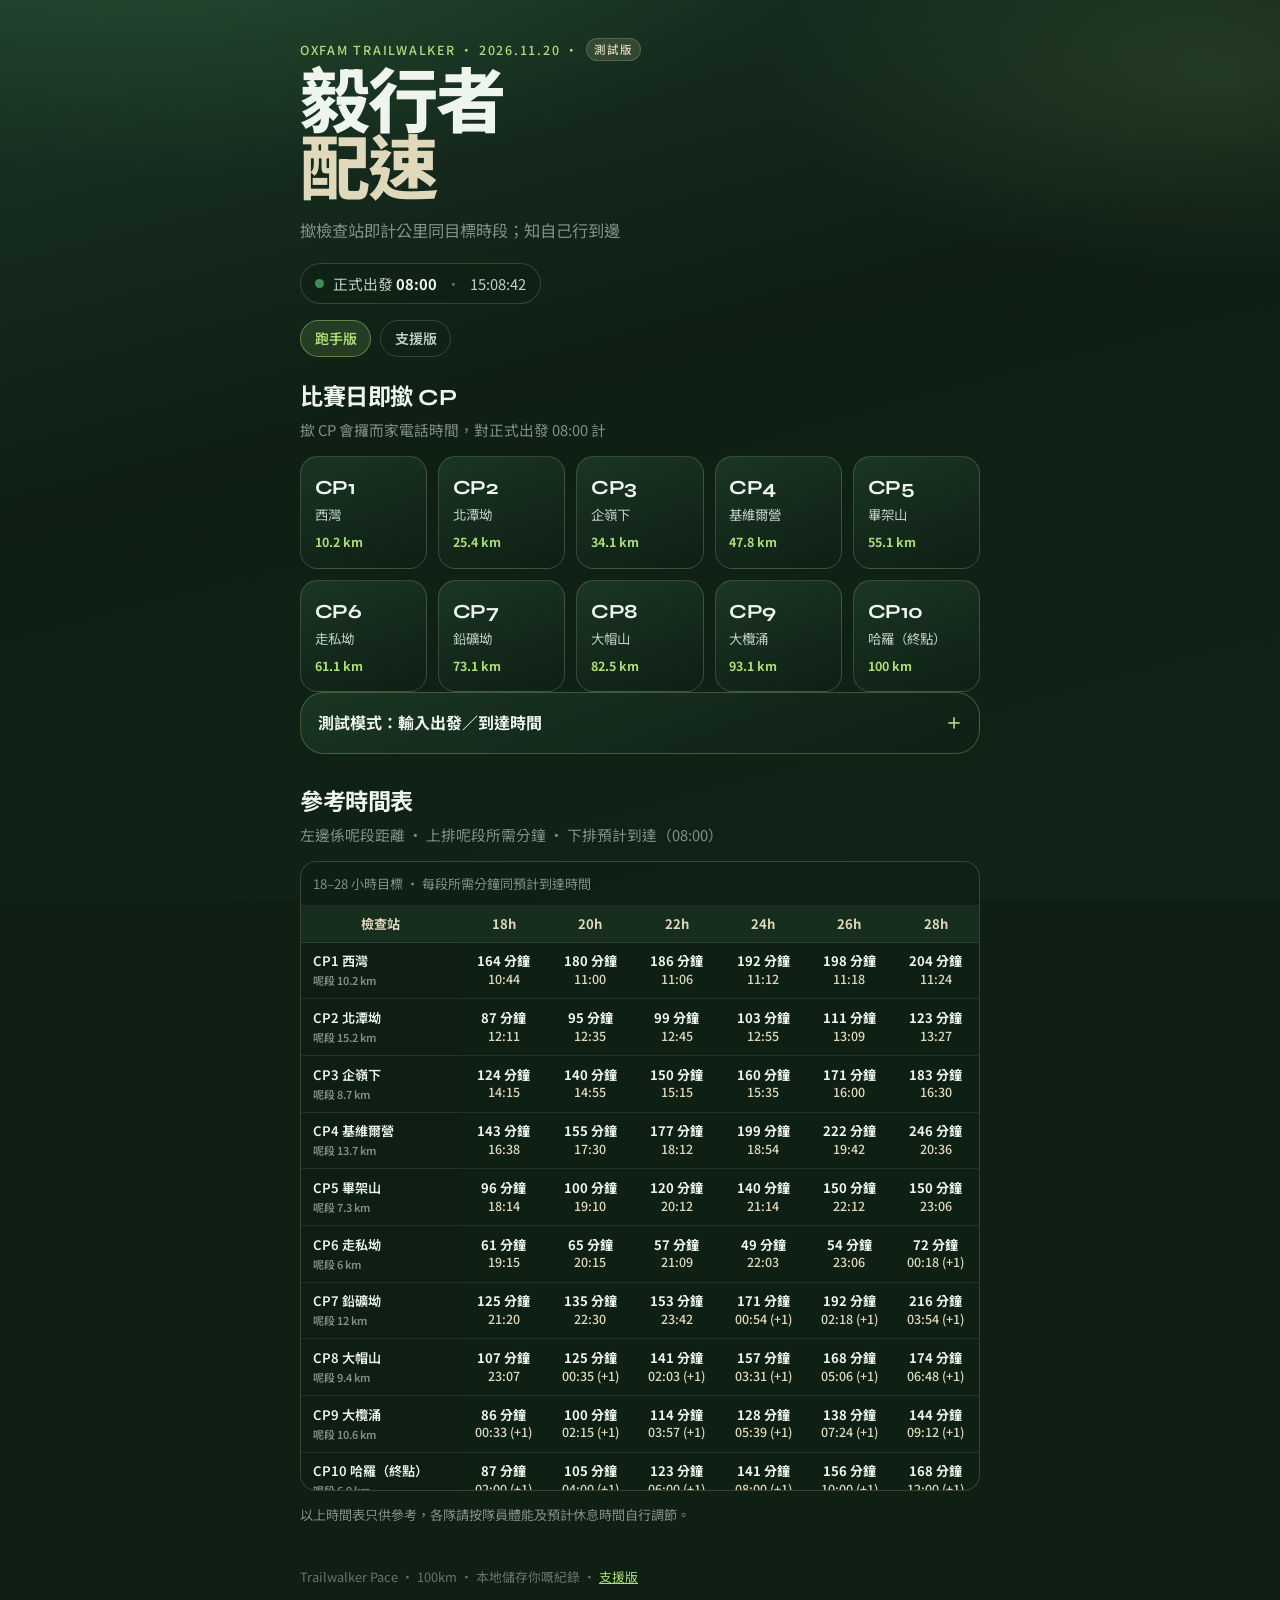
==== commit 2a947cb0: "feat: regenerate UI with Modern Web Guidance patterns Record modern-web-guidance as the required web" ====
--- a/index.html
+++ b/index.html
@@ -3,7 +3,8 @@
 <head>
   <meta charset="UTF-8" />
   <meta name="viewport" content="width=device-width, initial-scale=1, viewport-fit=cover" />
-  <meta name="theme-color" content="#1a3a2a" />
+  <meta name="theme-color" content="#163326" />
+  <meta name="color-scheme" content="dark" />
   <meta name="apple-mobile-web-app-capable" content="yes" />
   <meta name="apple-mobile-web-app-status-bar-style" content="black-translucent" />
   <link rel="manifest" href="manifest.webmanifest" />
@@ -21,12 +22,12 @@
   <header class="hero">
     <p class="eyebrow">Oxfam Trailwalker · 2026.11.20 · <span class="test-badge">測試版</span></p>
     <h1>毅行者<span>配速</span></h1>
-    <p class="tagline">可輸入出發同到達時間試計目標時段</p>
+    <p class="tagline">撳檢查站即計公里同目標時段；知自己行到邊</p>
     <div class="start-chip">
-      <span class="dot"></span>
+      <span class="dot" aria-hidden="true"></span>
       <span>正式出發 <strong>08:00</strong></span>
-      <span class="sep">·</span>
-      <span id="liveClock">--:--:--</span>
+      <span class="sep" aria-hidden="true">·</span>
+      <span id="liveClock" aria-live="polite">--:--:--</span>
     </div>
     <nav class="page-nav" aria-label="頁面切換">
       <a href="index.html" aria-current="page">跑手版</a>
@@ -35,37 +36,6 @@
   </header>
 
   <main>
-    <section class="test-panel" aria-labelledby="testHeading">
-      <div class="section-head">
-        <h2 id="testHeading">測試模式</h2>
-        <p>自己填出發時間同到達時間，即刻睇你喺邊個目標範圍</p>
-      </div>
-      <div class="manual-form test-form">
-        <label>
-          檢查站
-          <select id="manualCp"></select>
-        </label>
-        <label>
-          出發時間
-          <input type="datetime-local" id="manualStart" />
-        </label>
-        <label>
-          到達時間
-          <input type="datetime-local" id="manualTime" />
-        </label>
-        <div class="test-actions">
-          <button type="button" class="primary-btn" id="manualSubmit">計算配速</button>
-          <button type="button" class="ghost-btn" id="fillRaceDefault">填正式賽日 08:00</button>
-        </div>
-        <div class="preset-row" role="group" aria-label="快速示範">
-          <span class="preset-label">快速示範</span>
-          <button type="button" class="preset-btn" data-preset="18h-cp5">CP5 · 約 18h</button>
-          <button type="button" class="preset-btn" data-preset="22h-cp4">CP4 · 約 22h</button>
-          <button type="button" class="preset-btn" data-preset="26h-cp7">CP7 · 約 26h</button>
-        </div>
-      </div>
-    </section>
-
     <section class="cp-section" aria-labelledby="cpHeading">
       <div class="section-head">
         <h2 id="cpHeading">比賽日即撳 CP</h2>
@@ -139,13 +109,49 @@
       <div class="bracket-list" id="bracketList" aria-label="各目標到達時間"></div>
     </section>
 
-    <section class="table-section">
+    <section class="test-panel" aria-labelledby="testHeading">
+      <details>
+        <summary id="testHeading">測試模式：輸入出發／到達時間</summary>
+        <div class="manual-form test-form">
+          <label>
+            檢查站
+            <select id="manualCp"></select>
+          </label>
+          <label>
+            出發時間
+            <input type="datetime-local" id="manualStart" required />
+          </label>
+          <label>
+            到達時間
+            <input type="datetime-local" id="manualTime" required />
+          </label>
+          <div class="test-actions">
+            <button type="button" class="primary-btn" id="manualSubmit">計算配速</button>
+            <button type="button" class="ghost-btn" id="fillRaceDefault">填正式賽日 08:00</button>
+          </div>
+          <div class="preset-row" role="group" aria-label="快速示範">
+            <span class="preset-label">快速示範</span>
+            <button type="button" class="preset-btn" data-preset="18h-cp5">CP5 · 約 18h</button>
+            <button type="button" class="preset-btn" data-preset="22h-cp4">CP4 · 約 22h</button>
+            <button type="button" class="preset-btn" data-preset="26h-cp7">CP7 · 約 26h</button>
+          </div>
+        </div>
+      </details>
+    </section>
+
+    <section class="table-section" aria-labelledby="tableHeading">
       <div class="section-head">
-        <h2>參考時間表</h2>
+        <h2 id="tableHeading">參考時間表</h2>
         <p>左邊係呢段距離 · 上排呢段所需分鐘 · 下排預計到達（08:00）</p>
       </div>
-      <div class="table-wrap">
+      <div
+        class="table-wrap"
+        tabindex="0"
+        role="region"
+        aria-labelledby="tableCaption"
+      >
         <table id="paceTable">
+          <caption id="tableCaption">18–28 小時目標 · 每段所需分鐘同預計到達時間</caption>
           <thead></thead>
           <tbody></tbody>
         </table>
@@ -155,9 +161,9 @@
   </main>
 
   <footer>
-    <p>Trailwalker Pace · 100km · 本地儲存你嘅紀錄</p>
+    <p>Trailwalker Pace · 100km · 本地儲存你嘅紀錄 · <a href="support.html">支援版</a></p>
   </footer>
 
-  <script src="app.js"></script>
+  <script src="app.js" type="module"></script>
 </body>
 </html>
--- a/styles.css
+++ b/styles.css
@@ -1,20 +1,66 @@
+/* Trailwalker Pace — regenerated with Modern Web Guidance patterns */
+
 :root {
-  --bg-deep: #0f2419;
-  --bg-mid: #163326;
-  --moss: #2f6b4a;
-  --leaf: #4ea36e;
-  --lime: #b7e07a;
-  --sand: #e8d9b8;
-  --mist: #c9dccf;
-  --ink: #f3f7f1;
-  --muted: rgba(243, 247, 241, 0.68);
-  --line: rgba(232, 217, 184, 0.18);
-  --card: rgba(22, 51, 38, 0.72);
-  --glow: rgba(183, 224, 122, 0.22);
-  --danger: #e8a27a;
-  --radius: 18px;
+  color-scheme: dark;
+  --target-size: 24px;
+  --bg-deep: oklch(0.22 0.03 155);
+  --bg-mid: oklch(0.28 0.04 155);
+  --moss: oklch(0.45 0.08 150);
+  --leaf: oklch(0.58 0.12 150);
+  --lime: oklch(0.84 0.14 130);
+  --sand: oklch(0.88 0.04 95);
+  --mist: oklch(0.84 0.02 155);
+  --ink: oklch(0.96 0.01 145);
+  --muted: oklch(0.78 0.02 155 / 0.72);
+  --line: oklch(0.88 0.04 95 / 0.2);
+  --card: oklch(0.28 0.04 155 / 0.78);
+  --danger: oklch(0.78 0.08 55);
+  --radius: 1.1rem;
   --font-display: "Syne", "Noto Sans TC", sans-serif;
   --font-body: "Noto Sans TC", sans-serif;
+  --pad-inline: max(1.25rem, env(safe-area-inset-left, 0px));
+  --pad-inline-end: max(1.25rem, env(safe-area-inset-right, 0px));
+  --pad-block-start: max(1.5rem, env(safe-area-inset-top, 0px));
+  --pad-block-end: max(2rem, env(safe-area-inset-bottom, 0px));
+}
+
+@media (pointer: coarse) {
+  :root {
+    --target-size: 44px;
+  }
+}
+
+@media (prefers-contrast: more) {
+  :root {
+    --line: oklch(0.92 0.04 95 / 0.45);
+    --muted: oklch(0.88 0.02 155 / 0.9);
+  }
+}
+
+@media (forced-colors: active) {
+  :root {
+    --bg-deep: Canvas;
+    --ink: CanvasText;
+    --lime: Highlight;
+    --sand: CanvasText;
+    --mist: GrayText;
+    --line: CanvasText;
+    --card: Canvas;
+    --danger: LinkText;
+  }
+
+  .cp-btn,
+  .primary-btn,
+  .ghost-btn,
+  .page-nav a,
+  .stat,
+  .result,
+  .test-panel,
+  .lure-card,
+  .supply-card,
+  .live-card {
+    border: 1px solid CanvasText;
+  }
 }
 
 *,
@@ -29,7 +75,7 @@
 
 body {
   margin: 0;
-  min-height: 100dvh;
+  min-block-size: 100dvh;
   font-family: var(--font-body);
   color: var(--ink);
   background: var(--bg-deep);
@@ -37,35 +83,39 @@
   -webkit-font-smoothing: antialiased;
 }
 
+h1,
+h2,
+h3 {
+  text-wrap: balance;
+}
+
+p,
+li,
+.tagline,
+.footnote,
+.lure-meta,
+.pace-detail {
+  text-wrap: pretty;
+}
+
 .atmosphere {
   position: fixed;
   inset: 0;
   z-index: -1;
+  pointer-events: none;
   background:
-    radial-gradient(ellipse 90% 55% at 15% -10%, rgba(78, 163, 110, 0.35), transparent 55%),
-    radial-gradient(ellipse 70% 45% at 95% 8%, rgba(183, 224, 122, 0.14), transparent 50%),
-    linear-gradient(165deg, #1a3a2a 0%, #0f2419 42%, #12281c 78%, #0c1c14 100%);
-}
-
-.atmosphere::after {
-  content: "";
-  position: absolute;
-  inset: 0;
-  opacity: 0.08;
-  background-image:
-    repeating-linear-gradient(
-      -18deg,
-      transparent 0 14px,
-      rgba(232, 217, 184, 0.35) 14px 15px
-    );
-  mask-image: linear-gradient(to bottom, rgba(0, 0, 0, 0.55), transparent 70%);
-  pointer-events: none;
+    radial-gradient(ellipse 90% 55% at 15% -10%, oklch(0.55 0.1 150 / 0.32), transparent 55%),
+    radial-gradient(ellipse 70% 45% at 95% 8%, oklch(0.84 0.14 130 / 0.12), transparent 50%),
+    linear-gradient(165deg, oklch(0.3 0.045 155) 0%, var(--bg-deep) 42%, oklch(0.24 0.035 155) 100%);
 }
 
 .hero {
-  padding: 2.4rem 1.25rem 1.5rem;
-  max-width: 720px;
-  margin: 0 auto;
+  padding-block-start: calc(var(--pad-block-start) + 0.9rem);
+  padding-block-end: 1.5rem;
+  padding-inline-start: var(--pad-inline);
+  padding-inline-end: var(--pad-inline-end);
+  max-inline-size: 45rem;
+  margin-inline: auto;
   animation: rise 0.7s ease-out both;
 }
 
@@ -80,68 +130,15 @@
 
 .test-badge {
   display: inline-block;
-  margin-left: 0.15rem;
+  margin-inline-start: 0.15rem;
   padding: 0.12rem 0.45rem;
   border-radius: 999px;
-  background: rgba(232, 217, 184, 0.18);
+  border: 1px solid var(--line);
+  background: oklch(0.88 0.04 95 / 0.14);
   color: var(--sand);
   letter-spacing: 0.06em;
   font-size: 0.72rem;
   vertical-align: 0.08em;
-}
-
-.test-panel {
-  margin-bottom: 1.6rem;
-  padding: 1.1rem 1.05rem 1.15rem;
-  border-radius: 24px;
-  border: 1px solid rgba(183, 224, 122, 0.28);
-  background:
-    linear-gradient(160deg, rgba(78, 163, 110, 0.22), rgba(15, 36, 25, 0.55));
-  animation: rise 0.7s ease-out 0.04s both;
-}
-
-.test-form {
-  margin-top: 0.85rem;
-}
-
-.test-actions {
-  display: flex;
-  flex-wrap: wrap;
-  gap: 0.55rem;
-  align-items: center;
-}
-
-.preset-row {
-  display: flex;
-  flex-wrap: wrap;
-  gap: 0.45rem;
-  align-items: center;
-  padding-top: 0.35rem;
-}
-
-.preset-label {
-  width: 100%;
-  color: var(--muted);
-  font-size: 0.8rem;
-}
-
-.preset-btn {
-  appearance: none;
-  border: 1px solid var(--line);
-  background: rgba(15, 36, 25, 0.55);
-  color: var(--mist);
-  border-radius: 999px;
-  padding: 0.45rem 0.75rem;
-  font: inherit;
-  font-size: 0.82rem;
-  cursor: pointer;
-}
-
-.preset-btn:hover,
-.preset-btn:focus-visible {
-  border-color: var(--lime);
-  color: var(--ink);
-  outline: none;
 }
 
 .hero h1 {
@@ -162,28 +159,27 @@
   margin: 0.9rem 0 1.25rem;
   color: var(--muted);
   font-size: 1.02rem;
-  max-width: 22rem;
+  max-inline-size: 22rem;
 }
 
 .start-chip {
   display: inline-flex;
   align-items: center;
   gap: 0.55rem;
+  min-block-size: var(--target-size);
   padding: 0.55rem 0.9rem;
   border: 1px solid var(--line);
   border-radius: 999px;
-  background: rgba(15, 36, 25, 0.55);
-  backdrop-filter: blur(8px);
+  background: oklch(0.22 0.03 155 / 0.55);
   font-size: 0.92rem;
   color: var(--mist);
 }
 
 .start-chip .dot {
-  width: 0.55rem;
-  height: 0.55rem;
+  inline-size: 0.55rem;
+  block-size: 0.55rem;
   border-radius: 50%;
   background: var(--leaf);
-  box-shadow: 0 0 0 0 rgba(78, 163, 110, 0.6);
   animation: pulse 2s ease-out infinite;
 }
 
@@ -200,12 +196,15 @@
   display: flex;
   flex-wrap: wrap;
   gap: 0.55rem;
-  margin-top: 1rem;
+  margin-block-start: 1rem;
 }
 
 .page-nav a {
   display: inline-flex;
   align-items: center;
+  justify-content: center;
+  min-block-size: var(--target-size);
+  min-inline-size: var(--target-size);
   padding: 0.45rem 0.85rem;
   border-radius: 999px;
   border: 1px solid var(--line);
@@ -216,8 +215,8 @@
 }
 
 .page-nav a[aria-current="page"] {
-  border-color: rgba(183, 224, 122, 0.45);
-  background: rgba(183, 224, 122, 0.14);
+  border-color: oklch(0.84 0.14 130 / 0.45);
+  background: oklch(0.84 0.14 130 / 0.14);
   color: var(--lime);
 }
 
@@ -228,16 +227,513 @@
   outline: none;
 }
 
-.support-row td {
-  background: rgba(232, 217, 184, 0.08);
-}
-
-.support-row td:first-child {
-  background: rgba(232, 217, 184, 0.12);
-}
-
+.page-nav a:focus-visible {
+  outline: 2px solid var(--lime);
+  outline-offset: 2px;
+}
+
+main {
+  max-inline-size: 45rem;
+  margin-inline: auto;
+  padding-inline-start: var(--pad-inline);
+  padding-inline-end: var(--pad-inline-end);
+  padding-block-end: var(--pad-block-end);
+}
+
+.section-head {
+  margin-block-end: 1rem;
+}
+
+.section-head h2 {
+  margin: 0 0 0.25rem;
+  font-family: var(--font-display);
+  font-size: 1.45rem;
+  letter-spacing: -0.02em;
+}
+
+.section-head p {
+  margin: 0;
+  color: var(--muted);
+  font-size: 0.92rem;
+}
+
+.test-panel,
+.cp-section,
+.table-section,
 .live-board {
-  margin: 1.5rem 0 0;
+  container-type: inline-size;
+}
+
+.test-panel {
+  margin-block-end: 1.6rem;
+  padding: 1.1rem 1.05rem 1.15rem;
+  border-radius: 1.5rem;
+  border: 1px solid oklch(0.84 0.14 130 / 0.28);
+  background: linear-gradient(160deg, oklch(0.55 0.1 150 / 0.22), oklch(0.22 0.03 155 / 0.55));
+  animation: rise 0.7s ease-out 0.04s both;
+}
+
+.test-panel details {
+  border: 0;
+  padding: 0;
+  background: transparent;
+}
+
+.test-panel summary {
+  cursor: pointer;
+  list-style: none;
+  font-weight: 700;
+  color: var(--ink);
+  min-block-size: var(--target-size);
+  display: flex;
+  align-items: center;
+}
+
+.test-panel summary::-webkit-details-marker {
+  display: none;
+}
+
+.test-panel summary::after {
+  content: "＋";
+  margin-inline-start: auto;
+  color: var(--lime);
+}
+
+.test-panel details[open] summary::after {
+  content: "－";
+}
+
+.manual-form {
+  display: grid;
+  gap: 0.75rem;
+  margin-block-start: 0.85rem;
+}
+
+.manual-form label {
+  display: grid;
+  gap: 0.35rem;
+  font-size: 0.85rem;
+  color: var(--muted);
+}
+
+.manual-form select,
+.manual-form input {
+  appearance: none;
+  border: 1px solid var(--line);
+  border-radius: 0.75rem;
+  background: oklch(0.22 0.03 155 / 0.7);
+  color: var(--ink);
+  padding: 0.7rem 0.8rem;
+  font: inherit;
+  min-block-size: var(--target-size);
+}
+
+.manual-form select:user-invalid,
+.manual-form input:user-invalid {
+  border-color: var(--danger);
+}
+
+.test-actions {
+  display: flex;
+  flex-wrap: wrap;
+  gap: 0.55rem;
+  align-items: center;
+}
+
+.preset-row {
+  display: flex;
+  flex-wrap: wrap;
+  gap: 0.45rem;
+  align-items: center;
+  padding-block-start: 0.35rem;
+}
+
+.preset-label {
+  inline-size: 100%;
+  color: var(--muted);
+  font-size: 0.8rem;
+}
+
+.primary-btn,
+.ghost-btn,
+.preset-btn,
+.cp-btn {
+  font: inherit;
+  cursor: pointer;
+}
+
+.primary-btn {
+  appearance: none;
+  border: none;
+  border-radius: 999px;
+  min-block-size: var(--target-size);
+  padding: 0.85rem 1.1rem;
+  background: linear-gradient(135deg, var(--leaf), oklch(0.52 0.1 150));
+  color: var(--bg-deep);
+  font-weight: 700;
+}
+
+.ghost-btn,
+.preset-btn {
+  appearance: none;
+  border: 1px solid var(--line);
+  background: oklch(0.22 0.03 155 / 0.55);
+  color: var(--mist);
+  border-radius: 999px;
+  min-block-size: var(--target-size);
+  padding: 0.45rem 0.85rem;
+  font-size: 0.85rem;
+}
+
+.primary-btn:focus-visible,
+.ghost-btn:focus-visible,
+.preset-btn:focus-visible,
+.cp-btn:focus-visible {
+  outline: 2px solid var(--lime);
+  outline-offset: 2px;
+}
+
+.cp-section {
+  animation: rise 0.75s ease-out 0.08s both;
+}
+
+.cp-grid {
+  display: grid;
+  grid-template-columns: repeat(2, minmax(0, 1fr));
+  gap: 0.7rem;
+}
+
+@container (inline-size > 34rem) {
+  .cp-grid {
+    grid-template-columns: repeat(5, minmax(0, 1fr));
+  }
+}
+
+.cp-btn {
+  appearance: none;
+  border: 1px solid var(--line);
+  border-radius: var(--radius);
+  background: linear-gradient(160deg, oklch(0.45 0.08 150 / 0.35), oklch(0.22 0.03 155 / 0.55));
+  color: var(--ink);
+  padding: 1rem 0.85rem;
+  text-align: start;
+  min-block-size: max(5.2rem, var(--target-size));
+  transition: transform 0.18s ease, border-color 0.18s ease;
+}
+
+.cp-btn:hover {
+  transform: translateY(-2px);
+  border-color: oklch(0.84 0.14 130 / 0.45);
+}
+
+.cp-btn:active {
+  transform: scale(0.98);
+}
+
+.cp-btn.active {
+  border-color: var(--lime);
+  background: linear-gradient(160deg, oklch(0.58 0.12 150 / 0.55), oklch(0.28 0.04 155 / 0.8));
+}
+
+.cp-btn .cp-code {
+  display: block;
+  font-family: var(--font-display);
+  font-weight: 700;
+  font-size: 1.25rem;
+  letter-spacing: -0.02em;
+}
+
+.cp-btn .cp-name {
+  display: block;
+  margin-block-start: 0.2rem;
+  color: var(--mist);
+  font-size: 0.84rem;
+}
+
+.cp-btn .cp-km {
+  display: block;
+  margin-block-start: 0.55rem;
+  color: var(--lime);
+  font-size: 0.78rem;
+  font-weight: 700;
+}
+
+.result {
+  margin-block-start: 1.5rem;
+  padding: 1.2rem;
+  border-radius: 1.5rem;
+  border: 1px solid var(--line);
+  background: var(--card);
+  view-transition-name: result-panel;
+}
+
+.result[hidden] {
+  display: none;
+}
+
+.result-top {
+  display: flex;
+  justify-content: space-between;
+  align-items: flex-start;
+  gap: 1rem;
+  margin-block-end: 1rem;
+}
+
+.result-label {
+  margin: 0;
+  color: var(--lime);
+  font-size: 0.78rem;
+  letter-spacing: 0.08em;
+  text-transform: uppercase;
+  font-weight: 700;
+}
+
+.result-top h2 {
+  margin: 0.15rem 0 0;
+  font-family: var(--font-display);
+  font-size: 1.55rem;
+  letter-spacing: -0.02em;
+}
+
+.stat-row {
+  display: grid;
+  grid-template-columns: 1fr;
+  gap: 0.7rem;
+  margin-block-end: 1.1rem;
+}
+
+@container (inline-size > 32rem) {
+  .stat-row.three {
+    grid-template-columns: repeat(3, minmax(0, 1fr));
+  }
+}
+
+.stat {
+  padding: 0.85rem 0.9rem;
+  border-radius: 0.9rem;
+  background: oklch(0.22 0.03 155 / 0.55);
+  border: 1px solid var(--line);
+}
+
+.stat-label {
+  display: block;
+  color: var(--muted);
+  font-size: 0.78rem;
+  margin-block-end: 0.25rem;
+}
+
+.stat strong {
+  font-family: var(--font-display);
+  font-size: 1.2rem;
+  letter-spacing: -0.02em;
+}
+
+.distance-block {
+  display: grid;
+  grid-template-columns: auto 1fr;
+  gap: 1rem;
+  align-items: center;
+  margin-block-end: 1.1rem;
+}
+
+.km-ring {
+  position: relative;
+  inline-size: 118px;
+  block-size: 118px;
+}
+
+.km-ring svg {
+  inline-size: 100%;
+  block-size: 100%;
+  transform: rotate(-90deg);
+}
+
+.km-ring circle {
+  fill: none;
+  stroke-width: 8;
+}
+
+.km-ring .track {
+  stroke: oklch(0.88 0.04 95 / 0.12);
+}
+
+.km-ring .progress {
+  stroke: var(--lime);
+  stroke-linecap: round;
+  stroke-dasharray: 326.73;
+  stroke-dashoffset: 326.73;
+  transition: stroke-dashoffset 0.7s ease;
+}
+
+.km-center {
+  position: absolute;
+  inset: 0;
+  display: grid;
+  place-content: center;
+  text-align: center;
+}
+
+.km-center strong {
+  font-family: var(--font-display);
+  font-size: 1.55rem;
+  line-height: 1;
+}
+
+.km-center span {
+  font-size: 0.72rem;
+  color: var(--muted);
+}
+
+.distance-meta p {
+  margin: 0.35rem 0;
+  display: flex;
+  justify-content: space-between;
+  gap: 1rem;
+  font-size: 0.95rem;
+}
+
+.distance-meta span {
+  color: var(--muted);
+}
+
+.pace-card,
+.supply-card,
+.lure-card {
+  margin-block-start: 0.85rem;
+  padding: 1rem 1.05rem;
+  border-radius: 1rem;
+  border: 1px solid var(--line);
+  background: oklch(0.22 0.03 155 / 0.5);
+}
+
+.pace-card {
+  background: linear-gradient(145deg, oklch(0.84 0.14 130 / 0.16), oklch(0.45 0.08 150 / 0.28));
+  border-color: oklch(0.84 0.14 130 / 0.28);
+}
+
+.lure-card {
+  border-color: oklch(0.88 0.04 95 / 0.35);
+  background: linear-gradient(150deg, oklch(0.88 0.04 95 / 0.14), oklch(0.45 0.08 150 / 0.28));
+}
+
+.pace-eyebrow {
+  margin: 0;
+  font-size: 0.75rem;
+  letter-spacing: 0.08em;
+  text-transform: uppercase;
+  color: var(--lime);
+  font-weight: 700;
+}
+
+.pace-card h3,
+.lure-card h3 {
+  margin: 0.35rem 0 0.4rem;
+  font-family: var(--font-display);
+  font-size: 1.4rem;
+  letter-spacing: -0.02em;
+}
+
+.pace-detail,
+.lure-meta {
+  margin: 0;
+  color: var(--mist);
+  font-size: 0.95rem;
+}
+
+.pace-next {
+  margin-block-start: 0.75rem;
+  padding-block-start: 0.75rem;
+  border-block-start: 1px solid oklch(0.88 0.04 95 / 0.16);
+  color: var(--sand);
+  font-size: 0.92rem;
+}
+
+.lure-note {
+  margin: 0.7rem 0 0;
+  color: var(--muted);
+  font-size: 0.8rem;
+}
+
+.supply-chips {
+  display: flex;
+  flex-wrap: wrap;
+  gap: 0.4rem;
+  margin-block-start: 0.55rem;
+}
+
+.chip {
+  display: inline-flex;
+  align-items: center;
+  min-block-size: 1.8rem;
+  padding: 0.32rem 0.6rem;
+  border-radius: 999px;
+  border: 1px solid var(--line);
+  background: oklch(0.22 0.03 155 / 0.55);
+  color: var(--mist);
+  font-size: 0.78rem;
+  font-weight: 500;
+}
+
+.chip.hot {
+  border-color: oklch(0.88 0.04 95 / 0.45);
+  background: oklch(0.88 0.04 95 / 0.16);
+  color: var(--sand);
+  font-weight: 700;
+}
+
+.supply-chips.highlight .chip.hot {
+  border-color: oklch(0.84 0.14 130 / 0.5);
+  background: oklch(0.84 0.14 130 / 0.18);
+  color: var(--lime);
+}
+
+.bracket-list {
+  display: grid;
+  gap: 0.4rem;
+  margin-block-start: 1rem;
+}
+
+.bracket-row {
+  display: grid;
+  grid-template-columns: 4.5rem 1fr auto;
+  gap: 0.5rem;
+  align-items: center;
+  padding: 0.55rem 0.7rem;
+  border-radius: 0.75rem;
+  background: oklch(0.22 0.03 155 / 0.4);
+  border: 1px solid transparent;
+  font-size: 0.88rem;
+}
+
+.bracket-row.hit {
+  border-color: oklch(0.84 0.14 130 / 0.45);
+  background: oklch(0.58 0.12 150 / 0.22);
+}
+
+.bracket-row .goal {
+  font-weight: 700;
+  color: var(--sand);
+}
+
+.bracket-row .target {
+  color: var(--mist);
+}
+
+.bracket-row .delta {
+  font-variant-numeric: tabular-nums;
+  font-weight: 700;
+}
+
+.bracket-row .delta.fast {
+  color: var(--lime);
+}
+
+.bracket-row .delta.slow {
+  color: var(--danger);
+}
+
+.live-board {
+  margin-block-start: 1.5rem;
   animation: rise 0.7s ease-out 0.1s both;
 }
 
@@ -247,13 +743,13 @@
   gap: 0.65rem;
 }
 
-@media (min-width: 560px) {
+@container (inline-size > 34rem) {
   .live-grid {
     grid-template-columns: repeat(2, minmax(0, 1fr));
   }
 }
 
-@media (min-width: 900px) {
+@container (inline-size > 52rem) {
   .live-grid {
     grid-template-columns: repeat(3, minmax(0, 1fr));
   }
@@ -261,14 +757,9 @@
 
 .live-card {
   padding: 0.9rem 1rem;
-  border-radius: 16px;
-  border: 1px solid var(--line);
-  background: rgba(15, 36, 25, 0.5);
-}
-
-.live-card.hot {
-  border-color: rgba(183, 224, 122, 0.35);
-  background: rgba(78, 163, 110, 0.18);
+  border-radius: 1rem;
+  border: 1px solid var(--line);
+  background: oklch(0.22 0.03 155 / 0.5);
 }
 
 .live-goal {
@@ -290,464 +781,45 @@
   color: var(--muted);
 }
 
-footer a {
-  color: var(--lime);
-}
-
-main {
-  max-width: 720px;
-  margin: 0 auto;
-  padding: 0 1.25rem 3rem;
-}
-
-.section-head {
-  margin-bottom: 1rem;
-}
-
-.section-head h2 {
-  margin: 0 0 0.25rem;
-  font-family: var(--font-display);
-  font-size: 1.45rem;
-  letter-spacing: -0.02em;
-}
-
-.section-head p {
-  margin: 0;
-  color: var(--muted);
-  font-size: 0.92rem;
-}
-
-.cp-section {
-  animation: rise 0.75s ease-out 0.08s both;
-}
-
-.cp-grid {
-  display: grid;
-  grid-template-columns: repeat(2, minmax(0, 1fr));
-  gap: 0.7rem;
-}
-
-.cp-btn {
-  appearance: none;
-  border: 1px solid var(--line);
-  border-radius: var(--radius);
-  background:
-    linear-gradient(160deg, rgba(47, 107, 74, 0.35), rgba(15, 36, 25, 0.55));
-  color: var(--ink);
-  padding: 1rem 0.85rem;
-  text-align: left;
-  cursor: pointer;
-  transition: transform 0.18s ease, border-color 0.18s ease, background 0.18s ease;
-  min-height: 5.2rem;
-}
-
-.cp-btn:hover,
-.cp-btn:focus-visible {
-  transform: translateY(-2px);
-  border-color: rgba(183, 224, 122, 0.45);
-  outline: none;
-}
-
-.cp-btn:active {
-  transform: scale(0.98);
-}
-
-.cp-btn.active {
-  border-color: var(--lime);
-  background:
-    linear-gradient(160deg, rgba(78, 163, 110, 0.55), rgba(22, 51, 38, 0.8));
-  box-shadow: 0 0 0 1px rgba(183, 224, 122, 0.25), 0 12px 32px rgba(0, 0, 0, 0.25);
-}
-
-.cp-btn .cp-code {
-  display: block;
-  font-family: var(--font-display);
-  font-weight: 700;
-  font-size: 1.25rem;
-  letter-spacing: -0.02em;
-}
-
-.cp-btn .cp-name {
-  display: block;
-  margin-top: 0.2rem;
-  color: var(--mist);
-  font-size: 0.84rem;
-}
-
-.cp-btn .cp-km {
-  display: block;
-  margin-top: 0.55rem;
-  color: var(--lime);
-  font-size: 0.78rem;
-  font-weight: 700;
-}
-
-.result {
-  margin-top: 1.5rem;
-  padding: 1.2rem;
-  border-radius: 24px;
-  border: 1px solid var(--line);
-  background: var(--card);
-  backdrop-filter: blur(10px);
-  animation: pop 0.45s ease-out both;
-}
-
-.result-top {
-  display: flex;
-  justify-content: space-between;
-  align-items: flex-start;
-  gap: 1rem;
-  margin-bottom: 1rem;
-}
-
-.result-label {
-  margin: 0;
-  color: var(--lime);
-  font-size: 0.78rem;
-  letter-spacing: 0.08em;
-  text-transform: uppercase;
-  font-weight: 700;
-}
-
-.result-top h2 {
-  margin: 0.15rem 0 0;
-  font-family: var(--font-display);
-  font-size: 1.55rem;
-  letter-spacing: -0.02em;
-}
-
-.ghost-btn {
-  appearance: none;
-  border: 1px solid var(--line);
-  background: transparent;
-  color: var(--mist);
-  border-radius: 999px;
-  padding: 0.45rem 0.85rem;
-  font: inherit;
-  font-size: 0.85rem;
-  cursor: pointer;
-}
-
-.ghost-btn:hover,
-.ghost-btn:focus-visible {
-  border-color: var(--sand);
-  color: var(--ink);
-  outline: none;
-}
-
-.stat-row {
-  display: grid;
-  grid-template-columns: 1fr 1fr;
-  gap: 0.7rem;
-  margin-bottom: 1.1rem;
-}
-
-.stat-row.three {
-  grid-template-columns: 1fr;
-}
-
-@media (min-width: 520px) {
-  .stat-row.three {
-    grid-template-columns: 1fr 1fr 1fr;
-  }
-}
-
-.stat {
-  padding: 0.85rem 0.9rem;
-  border-radius: 14px;
-  background: rgba(15, 36, 25, 0.55);
-  border: 1px solid var(--line);
-}
-
-.stat-label {
-  display: block;
-  color: var(--muted);
-  font-size: 0.78rem;
-  margin-bottom: 0.25rem;
-}
-
-.stat strong {
-  font-family: var(--font-display);
-  font-size: 1.2rem;
-  letter-spacing: -0.02em;
-}
-
-.distance-block {
-  display: grid;
-  grid-template-columns: auto 1fr;
-  gap: 1rem;
-  align-items: center;
-  margin-bottom: 1.1rem;
-}
-
-.km-ring {
-  position: relative;
-  width: 118px;
-  height: 118px;
-}
-
-.km-ring svg {
-  width: 100%;
-  height: 100%;
-  transform: rotate(-90deg);
-}
-
-.km-ring circle {
-  fill: none;
-  stroke-width: 8;
-}
-
-.km-ring .track {
-  stroke: rgba(232, 217, 184, 0.12);
-}
-
-.km-ring .progress {
-  stroke: var(--lime);
-  stroke-linecap: round;
-  stroke-dasharray: 326.73;
-  stroke-dashoffset: 326.73;
-  transition: stroke-dashoffset 0.7s ease;
-  filter: drop-shadow(0 0 6px var(--glow));
-}
-
-.km-center {
-  position: absolute;
-  inset: 0;
-  display: grid;
-  place-content: center;
-  text-align: center;
-}
-
-.km-center strong {
-  font-family: var(--font-display);
-  font-size: 1.55rem;
-  line-height: 1;
-}
-
-.km-center span {
-  font-size: 0.72rem;
-  color: var(--muted);
-}
-
-.distance-meta p {
-  margin: 0.35rem 0;
-  display: flex;
-  justify-content: space-between;
-  gap: 1rem;
-  font-size: 0.95rem;
-}
-
-.distance-meta span {
-  color: var(--muted);
-}
-
-.pace-card {
-  padding: 1rem 1.05rem;
-  border-radius: 16px;
-  background:
-    linear-gradient(145deg, rgba(183, 224, 122, 0.16), rgba(47, 107, 74, 0.28));
-  border: 1px solid rgba(183, 224, 122, 0.28);
-  margin-bottom: 1rem;
-}
-
-.pace-eyebrow {
-  margin: 0;
-  font-size: 0.75rem;
-  letter-spacing: 0.08em;
-  text-transform: uppercase;
-  color: var(--lime);
-  font-weight: 700;
-}
-
-.pace-card h3 {
-  margin: 0.35rem 0 0.4rem;
-  font-family: var(--font-display);
-  font-size: 1.45rem;
-  letter-spacing: -0.02em;
-}
-
-.pace-detail {
-  margin: 0;
-  color: var(--mist);
-  font-size: 0.95rem;
-}
-
-.pace-next {
-  margin-top: 0.75rem;
-  padding-top: 0.75rem;
-  border-top: 1px solid rgba(232, 217, 184, 0.16);
-  color: var(--sand);
-  font-size: 0.92rem;
-}
-
-.supply-card,
-.lure-card {
-  margin-top: 0.85rem;
-  padding: 1rem 1.05rem;
-  border-radius: 16px;
-  border: 1px solid var(--line);
-  background: rgba(15, 36, 25, 0.5);
-}
-
-.lure-card {
-  border-color: rgba(232, 217, 184, 0.35);
-  background:
-    linear-gradient(150deg, rgba(232, 217, 184, 0.14), rgba(47, 107, 74, 0.28));
-}
-
-.lure-card h3 {
-  margin: 0.3rem 0 0.35rem;
-  font-family: var(--font-display);
-  font-size: 1.35rem;
-  letter-spacing: -0.02em;
-}
-
-.lure-meta {
-  margin: 0 0 0.7rem;
-  color: var(--mist);
-  font-size: 0.92rem;
-}
-
-.lure-note {
-  margin: 0.7rem 0 0;
-  color: var(--muted);
-  font-size: 0.8rem;
-}
-
-.supply-chips {
-  display: flex;
-  flex-wrap: wrap;
-  gap: 0.4rem;
-  margin-top: 0.55rem;
-}
-
-.chip {
-  display: inline-flex;
-  align-items: center;
-  padding: 0.32rem 0.6rem;
-  border-radius: 999px;
-  border: 1px solid var(--line);
-  background: rgba(15, 36, 25, 0.55);
-  color: var(--mist);
-  font-size: 0.78rem;
-  font-weight: 500;
-}
-
-.chip.hot {
-  border-color: rgba(232, 217, 184, 0.45);
-  background: rgba(232, 217, 184, 0.16);
-  color: var(--sand);
-  font-weight: 700;
-}
-
-.supply-chips.highlight .chip.hot {
-  border-color: rgba(183, 224, 122, 0.5);
-  background: rgba(183, 224, 122, 0.18);
-  color: var(--lime);
-}
-
-.bracket-list {
-  display: grid;
-  gap: 0.4rem;
-}
-
-.bracket-row {
-  display: grid;
-  grid-template-columns: 4.5rem 1fr auto;
-  gap: 0.5rem;
-  align-items: center;
-  padding: 0.55rem 0.7rem;
-  border-radius: 12px;
-  background: rgba(15, 36, 25, 0.4);
-  border: 1px solid transparent;
-  font-size: 0.88rem;
-}
-
-.bracket-row.hit {
-  border-color: rgba(183, 224, 122, 0.45);
-  background: rgba(78, 163, 110, 0.22);
-}
-
-.bracket-row .goal {
-  font-weight: 700;
-  color: var(--sand);
-}
-
-.bracket-row .target {
-  color: var(--mist);
-}
-
-.bracket-row .delta {
-  font-variant-numeric: tabular-nums;
-  font-weight: 700;
-}
-
-.bracket-row .delta.fast {
-  color: var(--lime);
-}
-
-.bracket-row .delta.slow {
-  color: var(--danger);
-}
-
-.manual-form {
-  display: grid;
-  gap: 0.75rem;
-}
-
-.manual-form label {
-  display: grid;
-  gap: 0.35rem;
-  font-size: 0.85rem;
-  color: var(--muted);
-}
-
-.manual-form select,
-.manual-form input {
-  appearance: none;
-  border: 1px solid var(--line);
-  border-radius: 12px;
-  background: rgba(15, 36, 25, 0.7);
-  color: var(--ink);
-  padding: 0.7rem 0.8rem;
-  font: inherit;
-}
-
-.primary-btn {
-  appearance: none;
-  border: none;
-  border-radius: 999px;
-  padding: 0.85rem 1.1rem;
-  background: linear-gradient(135deg, var(--leaf), #3d8a58);
-  color: #0f2419;
-  font: inherit;
-  font-weight: 700;
-  cursor: pointer;
-}
-
-.primary-btn:hover,
-.primary-btn:focus-visible {
-  filter: brightness(1.05);
-  outline: none;
-}
-
 .table-section {
-  margin-top: 2rem;
+  margin-block-start: 2rem;
   animation: rise 0.7s ease-out 0.16s both;
 }
 
 .table-wrap {
-  overflow-x: auto;
-  border: 1px solid var(--line);
-  border-radius: 16px;
-  background: rgba(15, 36, 25, 0.45);
+  overflow: auto;
+  max-inline-size: 100%;
+  max-block-size: min(70vh, 40rem);
+  border: 1px solid var(--line);
+  border-radius: 1rem;
+  background: oklch(0.22 0.03 155 / 0.45);
+  container: pace-table / inline-size;
   -webkit-overflow-scrolling: touch;
+}
+
+.table-wrap:focus-visible {
+  outline: 2px solid var(--lime);
+  outline-offset: 2px;
 }
 
 table {
   width: 100%;
-  border-collapse: collapse;
-  min-width: 640px;
+  border-collapse: separate;
+  border-spacing: 0;
+  min-inline-size: 40rem;
+  font-size: 0.82rem;
+  --label-1: "18h";
+  --label-2: "20h";
+  --label-3: "22h";
+  --label-4: "24h";
+  --label-5: "26h";
+  --label-6: "28h";
+}
+
+caption {
+  text-align: start;
+  padding: 0.75rem;
+  color: var(--muted);
   font-size: 0.82rem;
 }
 
@@ -755,23 +827,37 @@
 td {
   padding: 0.55rem 0.5rem;
   text-align: center;
-  border-bottom: 1px solid rgba(232, 217, 184, 0.1);
+  border-block-end: 1px solid oklch(0.88 0.04 95 / 0.1);
   white-space: nowrap;
 }
 
-th {
+thead th {
   position: sticky;
-  top: 0;
-  background: rgba(22, 51, 38, 0.95);
+  inset-block-start: 0;
+  z-index: 2;
+  background: oklch(0.28 0.04 155 / 0.96);
   color: var(--sand);
   font-weight: 700;
 }
 
-th.highlight,
-td.highlight {
-  background: rgba(183, 224, 122, 0.12);
-  color: var(--lime);
-  font-weight: 700;
+tbody th {
+  text-align: start;
+  padding-inline-start: 0.75rem;
+  position: sticky;
+  inset-inline-start: 0;
+  z-index: 1;
+  background: oklch(0.22 0.03 155 / 0.96);
+  font-weight: 600;
+  color: var(--ink);
+}
+
+.support-row th,
+.support-row td {
+  background: oklch(0.88 0.04 95 / 0.08);
+}
+
+.support-row th {
+  background: oklch(0.88 0.04 95 / 0.12);
 }
 
 .cell-elapsed,
@@ -785,25 +871,84 @@
 }
 
 .cell-eta {
-  margin-top: 0.15rem;
+  margin-block-start: 0.15rem;
   color: var(--sand);
   font-variant-numeric: tabular-nums;
   font-size: 0.78rem;
   font-weight: 500;
 }
 
-td.highlight .cell-eta {
-  color: var(--lime);
-}
-
-td:first-child,
-th:first-child {
-  text-align: left;
-  padding-left: 0.75rem;
-  position: sticky;
-  left: 0;
-  background: rgba(15, 36, 25, 0.96);
-  z-index: 1;
+@container pace-table (inline-size < 36rem) {
+  table {
+    min-inline-size: 0;
+  }
+
+  table,
+  thead,
+  tbody,
+  tr,
+  th,
+  td {
+    display: block;
+  }
+
+  thead {
+    display: none;
+  }
+
+  tr {
+    margin-block-end: 1rem;
+    border: 1px solid var(--line);
+    border-radius: 0.9rem;
+    overflow: clip;
+    background: oklch(0.22 0.03 155 / 0.55);
+  }
+
+  tbody th {
+    position: sticky;
+    inset-block-start: 0;
+    inset-inline-start: auto;
+    z-index: 2;
+    padding: 0.75rem;
+    background: oklch(0.28 0.04 155);
+    border-block-end: 1px solid var(--line);
+    white-space: normal;
+  }
+
+  td {
+    display: grid;
+    grid-template-columns: 4.5rem 1fr;
+    gap: 0.5rem;
+    align-items: center;
+    text-align: start;
+    padding: 0.55rem 0.75rem;
+    white-space: normal;
+    border-block-end: 1px solid oklch(0.88 0.04 95 / 0.08);
+  }
+
+  td::before {
+    color: var(--sand);
+    font-weight: 700;
+  }
+
+  td:nth-child(2)::before {
+    content: var(--label-1);
+  }
+  td:nth-child(3)::before {
+    content: var(--label-2);
+  }
+  td:nth-child(4)::before {
+    content: var(--label-3);
+  }
+  td:nth-child(5)::before {
+    content: var(--label-4);
+  }
+  td:nth-child(6)::before {
+    content: var(--label-5);
+  }
+  td:nth-child(7)::before {
+    content: var(--label-6);
+  }
 }
 
 .footnote {
@@ -813,11 +958,17 @@
 }
 
 footer {
-  max-width: 720px;
-  margin: 0 auto;
-  padding: 0 1.25rem 2.5rem;
-  color: rgba(201, 220, 207, 0.55);
+  max-inline-size: 45rem;
+  margin-inline: auto;
+  padding-inline-start: var(--pad-inline);
+  padding-inline-end: var(--pad-inline-end);
+  padding-block-end: var(--pad-block-end);
+  color: oklch(0.78 0.02 155 / 0.55);
   font-size: 0.8rem;
+}
+
+footer a {
+  color: var(--lime);
 }
 
 @keyframes rise {
@@ -831,36 +982,15 @@
   }
 }
 
-@keyframes pop {
-  from {
-    opacity: 0;
-    transform: translateY(10px) scale(0.98);
-  }
-  to {
-    opacity: 1;
-    transform: translateY(0) scale(1);
-  }
-}
-
 @keyframes pulse {
   0% {
-    box-shadow: 0 0 0 0 rgba(78, 163, 110, 0.55);
+    box-shadow: 0 0 0 0 oklch(0.58 0.12 150 / 0.55);
   }
   70% {
-    box-shadow: 0 0 0 10px rgba(78, 163, 110, 0);
+    box-shadow: 0 0 0 10px oklch(0.58 0.12 150 / 0);
   }
   100% {
-    box-shadow: 0 0 0 0 rgba(78, 163, 110, 0);
-  }
-}
-
-@media (min-width: 560px) {
-  .cp-grid {
-    grid-template-columns: repeat(5, minmax(0, 1fr));
-  }
-
-  .cp-btn {
-    min-height: 6rem;
+    box-shadow: 0 0 0 0 oklch(0.58 0.12 150 / 0);
   }
 }
 
@@ -870,5 +1000,11 @@
   *::after {
     animation: none !important;
     transition: none !important;
-  }
-}
+    scroll-behavior: auto !important;
+  }
+}
+
+::view-transition-old(result-panel),
+::view-transition-new(result-panel) {
+  animation-duration: 0.28s;
+}
